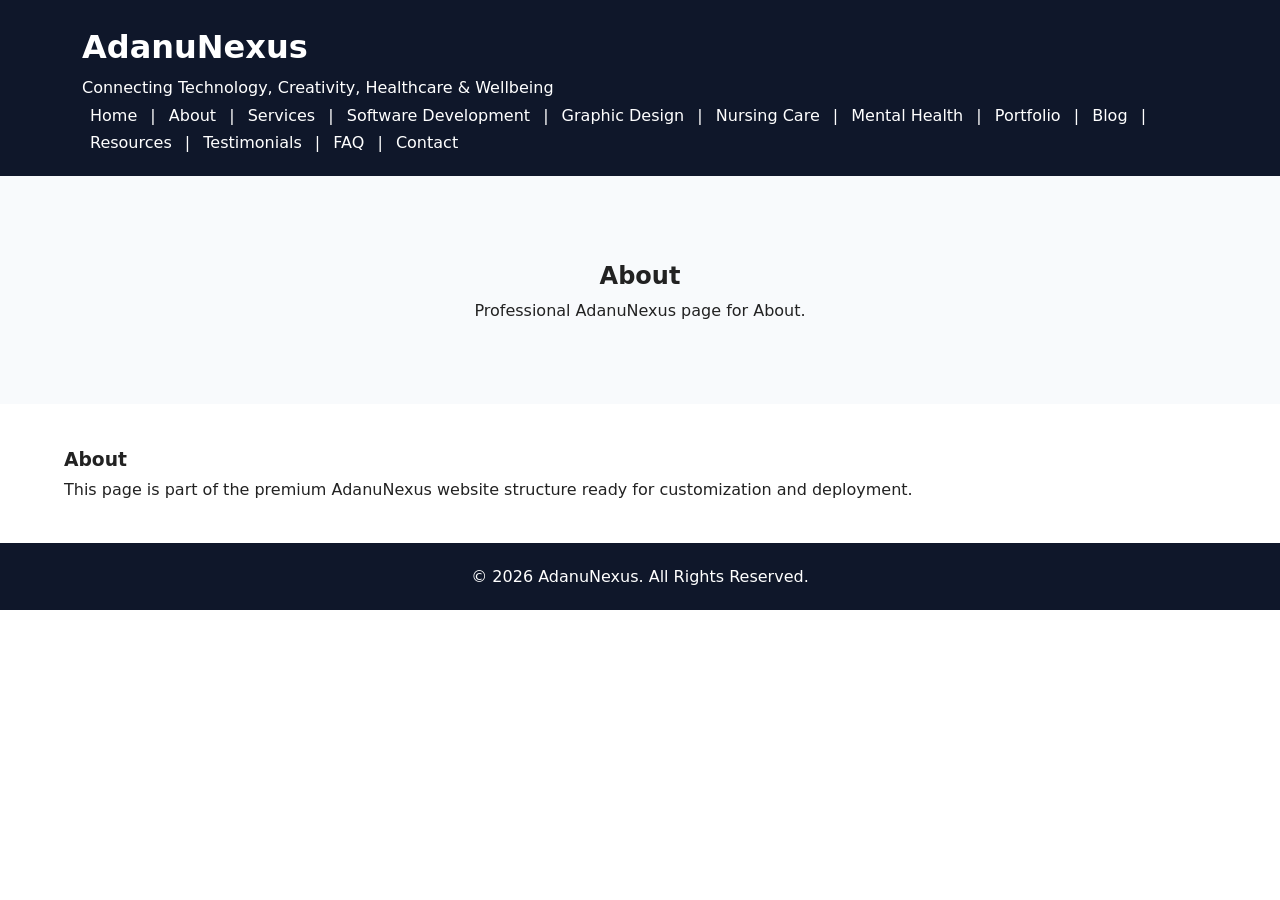
==== about.html @ abaf26be "my page" ====
<!DOCTYPE html>
<html lang="en">
<head>
<meta charset="UTF-8">
<meta name="viewport" content="width=device-width, initial-scale=1.0">
<meta name="description" content="AdanuNexus - Technology, Design, Healthcare and Mental Wellness">
<title>About | AdanuNexus</title>
<link rel="stylesheet" href="css/style.css">
</head>
<body>
<header>
<div class="container">
<h1>AdanuNexus</h1>
<p>Connecting Technology, Creativity, Healthcare & Wellbeing</p>
<nav><a href="index.html">Home</a> | <a href="about.html">About</a> | <a href="services.html">Services</a> | <a href="software-development.html">Software Development</a> | <a href="graphic-design.html">Graphic Design</a> | <a href="nursing-care.html">Nursing Care</a> | <a href="mental-health.html">Mental Health</a> | <a href="portfolio.html">Portfolio</a> | <a href="blog.html">Blog</a> | <a href="resources.html">Resources</a> | <a href="testimonials.html">Testimonials</a> | <a href="faq.html">FAQ</a> | <a href="contact.html">Contact</a></nav>
</div>
</header>
<section class="hero">
<h2>About</h2>
<p>Professional AdanuNexus page for About.</p>
</section>
<main class="container">
<h3>About</h3>
<p>This page is part of the premium AdanuNexus website structure ready for customization and deployment.</p>
</main>
<footer>
<p>© 2026 AdanuNexus. All Rights Reserved.</p>
</footer>
<script src="js/script.js"></script>
</body>
</html>
---- css/style.css ----
*{margin:0;padding:0;box-sizing:border-box}
body{font-family:system-ui,sans-serif;line-height:1.7;color:#222}
.container{width:90%;max-width:1200px;margin:auto}
header{background:#0f172a;color:#fff;padding:20px}
nav a{color:#fff;text-decoration:none;margin:0 8px}
.hero{padding:80px 20px;text-align:center;background:#f8fafc}
main{padding:40px 0}
footer{background:#0f172a;color:#fff;text-align:center;padding:20px}
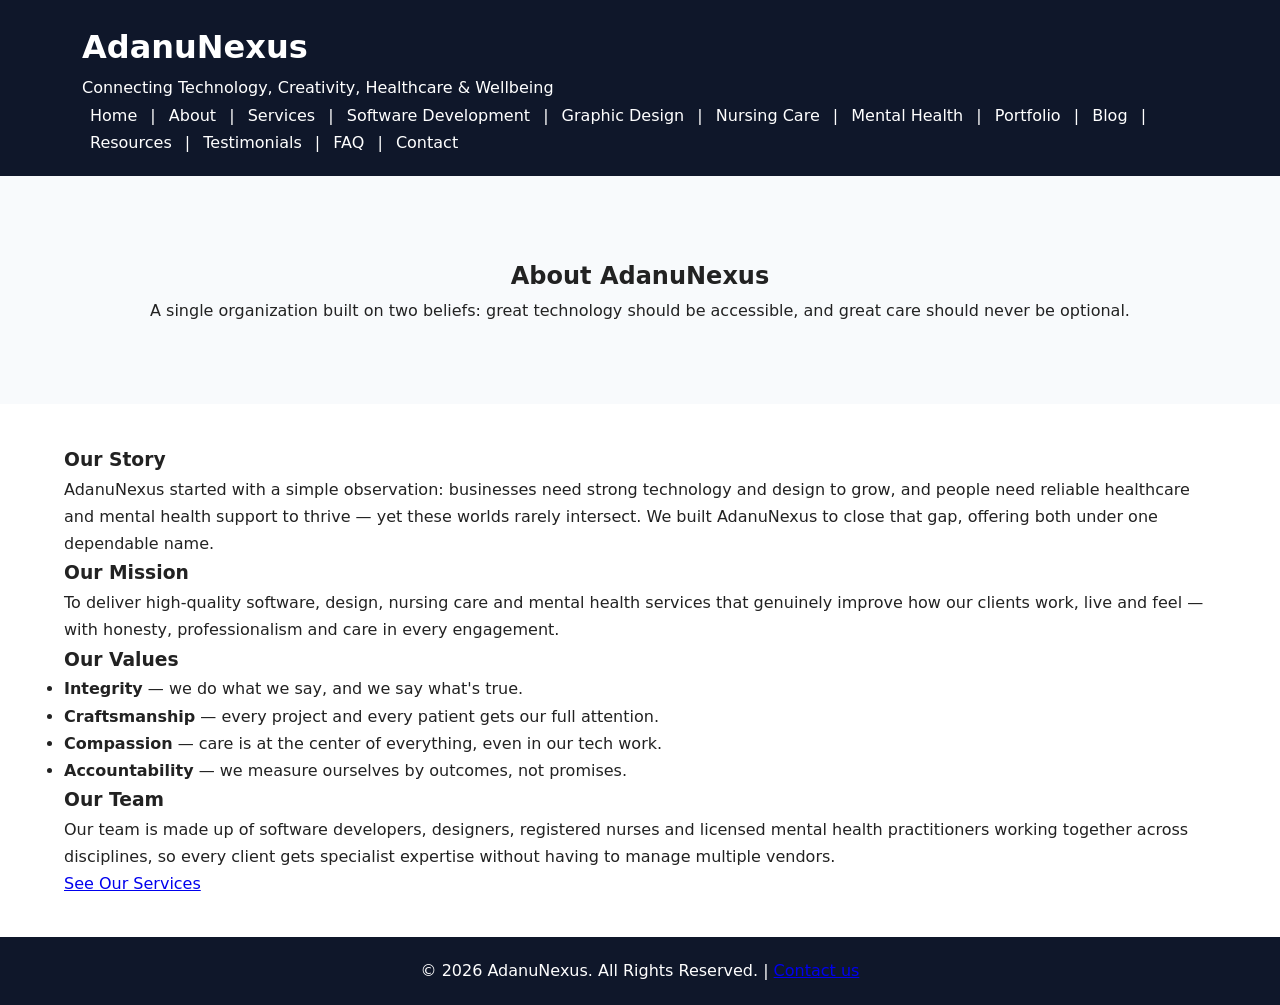
==== commit 10155de9: "nexuswebpages" ====
--- a/about.html
+++ b/about.html
@@ -3,7 +3,7 @@
 <head>
 <meta charset="UTF-8">
 <meta name="viewport" content="width=device-width, initial-scale=1.0">
-<meta name="description" content="AdanuNexus - Technology, Design, Healthcare and Mental Wellness">
+<meta name="description" content="Learn about AdanuNexus, our mission, and the team behind our technology and care services.">
 <title>About | AdanuNexus</title>
 <link rel="stylesheet" href="css/style.css">
 </head>
@@ -11,21 +11,38 @@
 <header>
 <div class="container">
 <h1>AdanuNexus</h1>
-<p>Connecting Technology, Creativity, Healthcare & Wellbeing</p>
+<p>Connecting Technology, Creativity, Healthcare &amp; Wellbeing</p>
 <nav><a href="index.html">Home</a> | <a href="about.html">About</a> | <a href="services.html">Services</a> | <a href="software-development.html">Software Development</a> | <a href="graphic-design.html">Graphic Design</a> | <a href="nursing-care.html">Nursing Care</a> | <a href="mental-health.html">Mental Health</a> | <a href="portfolio.html">Portfolio</a> | <a href="blog.html">Blog</a> | <a href="resources.html">Resources</a> | <a href="testimonials.html">Testimonials</a> | <a href="faq.html">FAQ</a> | <a href="contact.html">Contact</a></nav>
 </div>
 </header>
 <section class="hero">
-<h2>About</h2>
-<p>Professional AdanuNexus page for About.</p>
+<h2>About AdanuNexus</h2>
+<p>A single organization built on two beliefs: great technology should be accessible, and great care should never be optional.</p>
 </section>
 <main class="container">
-<h3>About</h3>
-<p>This page is part of the premium AdanuNexus website structure ready for customization and deployment.</p>
+
+<h3>Our Story</h3>
+<p>AdanuNexus started with a simple observation: businesses need strong technology and design to grow, and people need reliable healthcare and mental health support to thrive — yet these worlds rarely intersect. We built AdanuNexus to close that gap, offering both under one dependable name.</p>
+
+<h3>Our Mission</h3>
+<p>To deliver high-quality software, design, nursing care and mental health services that genuinely improve how our clients work, live and feel — with honesty, professionalism and care in every engagement.</p>
+
+<h3>Our Values</h3>
+<ul>
+<li><strong>Integrity</strong> — we do what we say, and we say what's true.</li>
+<li><strong>Craftsmanship</strong> — every project and every patient gets our full attention.</li>
+<li><strong>Compassion</strong> — care is at the center of everything, even in our tech work.</li>
+<li><strong>Accountability</strong> — we measure ourselves by outcomes, not promises.</li>
+</ul>
+
+<h3>Our Team</h3>
+<p>Our team is made up of software developers, designers, registered nurses and licensed mental health practitioners working together across disciplines, so every client gets specialist expertise without having to manage multiple vendors.</p>
+<a class="btn" href="services.html">See Our Services</a>
+
 </main>
 <footer>
-<p>© 2026 AdanuNexus. All Rights Reserved.</p>
+<p>&copy; 2026 AdanuNexus. All Rights Reserved. | <a href="contact.html">Contact us</a></p>
 </footer>
 <script src="js/script.js"></script>
 </body>
-</html>+</html>
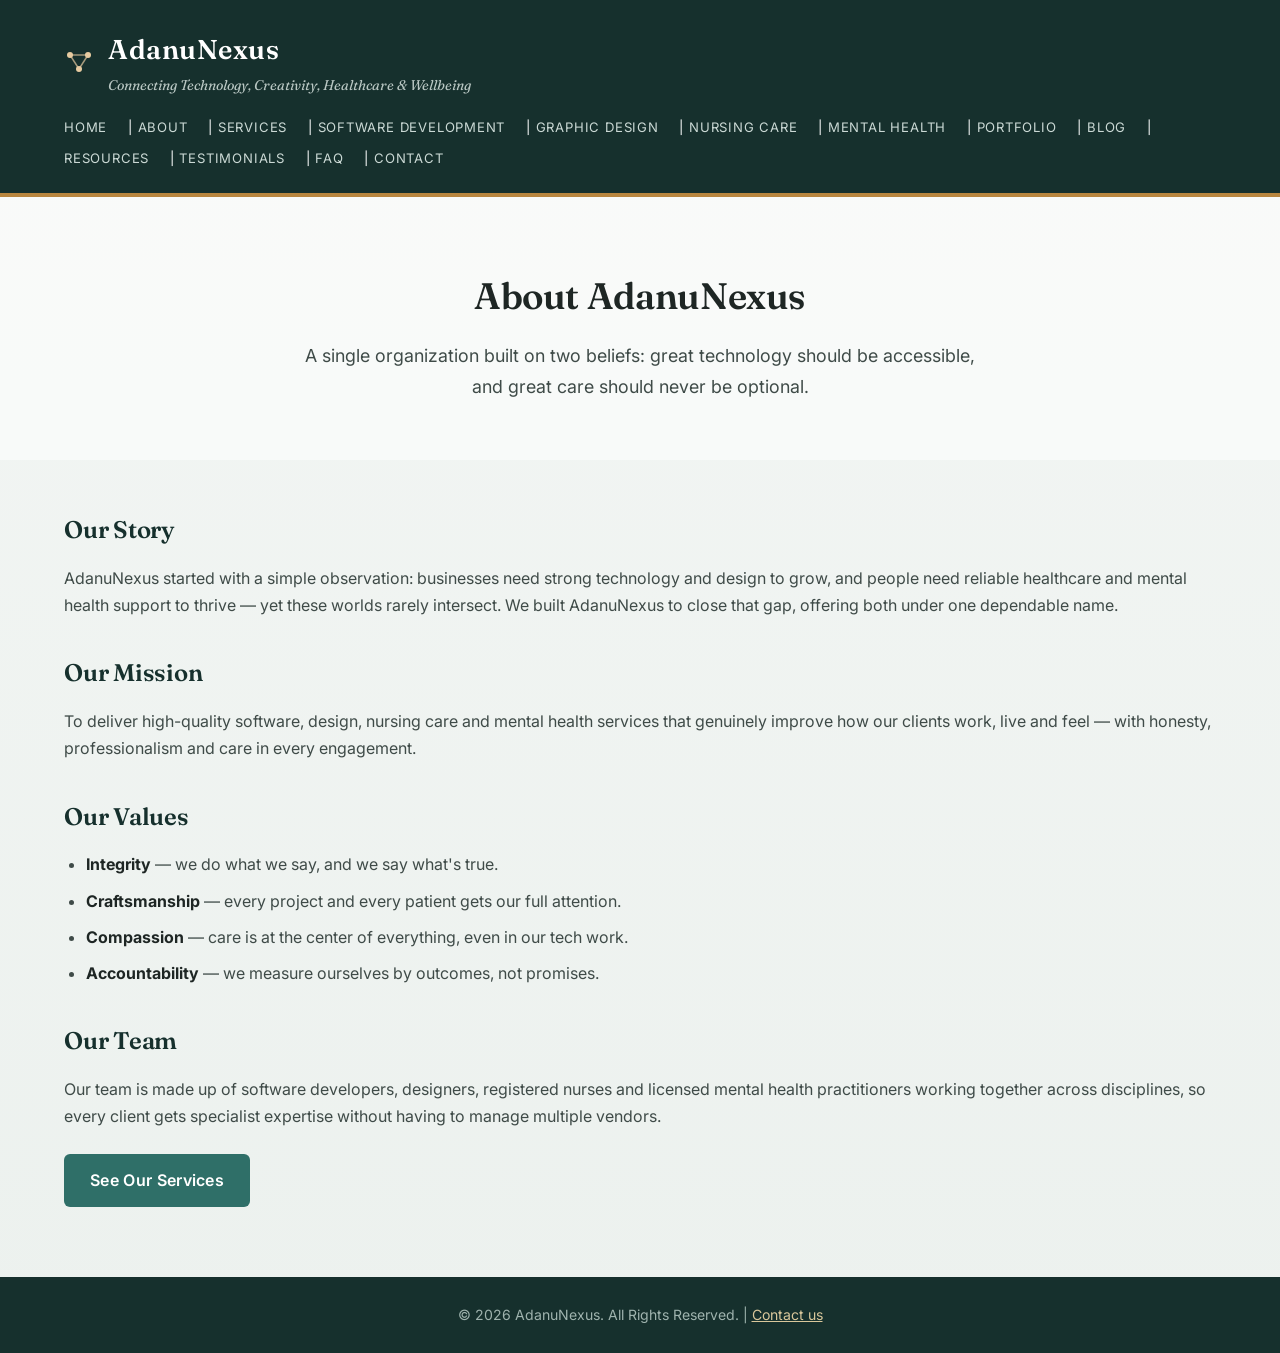
==== commit 82a33117: "nexuswebpages" ====
--- a/about.html
+++ b/about.html
@@ -5,13 +5,28 @@
 <meta name="viewport" content="width=device-width, initial-scale=1.0">
 <meta name="description" content="Learn about AdanuNexus, our mission, and the team behind our technology and care services.">
 <title>About | AdanuNexus</title>
+<link rel="preconnect" href="https://fonts.googleapis.com">
+<link rel="preconnect" href="https://fonts.gstatic.com" crossorigin>
+<link href="https://fonts.googleapis.com/css2?family=Fraunces:ital,opsz,wght@0,9..144,400;0,9..144,600;1,9..144,500&family=Inter:wght@400;500;600&display=swap" rel="stylesheet">
 <link rel="stylesheet" href="css/style.css">
 </head>
-<body>
+<body class="page-about">
 <header>
-<div class="container">
+<div class="container header-inner">
+<svg class="nexus-mark" width="30" height="30" viewBox="0 0 30 30" xmlns="http://www.w3.org/2000/svg" aria-hidden="true">
+<line x1="6" y1="8" x2="15" y2="22" stroke="currentColor" stroke-width="1.4" opacity=".7"/>
+<line x1="24" y1="8" x2="15" y2="22" stroke="currentColor" stroke-width="1.4" opacity=".7"/>
+<line x1="6" y1="8" x2="24" y2="8" stroke="currentColor" stroke-width="1.4" opacity=".7"/>
+<circle cx="6" cy="8" r="3" fill="currentColor"/>
+<circle cx="24" cy="8" r="3" fill="currentColor"/>
+<circle cx="15" cy="22" r="3" fill="currentColor"/>
+</svg>
+<div>
 <h1>AdanuNexus</h1>
 <p>Connecting Technology, Creativity, Healthcare &amp; Wellbeing</p>
+</div>
+</div>
+<div class="container">
 <nav><a href="index.html">Home</a> | <a href="about.html">About</a> | <a href="services.html">Services</a> | <a href="software-development.html">Software Development</a> | <a href="graphic-design.html">Graphic Design</a> | <a href="nursing-care.html">Nursing Care</a> | <a href="mental-health.html">Mental Health</a> | <a href="portfolio.html">Portfolio</a> | <a href="blog.html">Blog</a> | <a href="resources.html">Resources</a> | <a href="testimonials.html">Testimonials</a> | <a href="faq.html">FAQ</a> | <a href="contact.html">Contact</a></nav>
 </div>
 </header>
--- a/css/style.css
+++ b/css/style.css
@@ -1,9 +1,173 @@
+/* ===== Design tokens ===== */
+:root{
+  --ink:#1E2624;
+  --ink-soft:#3F4B48;
+  --teal:#2F6F68;
+  --teal-deep:#16302D;
+  --gold:#B9863F;
+  --gold-soft:#E7CBA1;
+  --paper:#FFFFFF;
+  --line:#DEDCD3;
+  --radius:10px;
+}
 
 *{margin:0;padding:0;box-sizing:border-box}
-body{font-family:system-ui,sans-serif;line-height:1.7;color:#222}
-.container{width:90%;max-width:1200px;margin:auto}
-header{background:#0f172a;color:#fff;padding:20px}
-nav a{color:#fff;text-decoration:none;margin:0 8px}
-.hero{padding:80px 20px;text-align:center;background:#f8fafc}
-main{padding:40px 0}
-footer{background:#0f172a;color:#fff;text-align:center;padding:20px}
+
+html{scroll-behavior:smooth}
+
+body{
+  font-family:'Inter',system-ui,-apple-system,Segoe UI,Roboto,sans-serif;
+  line-height:1.7;
+  color:var(--ink);
+  background:#F7F5EF; /* fallback */
+  transition:background .2s ease;
+}
+
+.container{width:90%;max-width:1180px;margin:auto}
+
+a{color:var(--teal)}
+
+h1,h2,h3,h4{
+  font-family:'Fraunces',Georgia,serif;
+  font-weight:600;
+  color:var(--ink);
+  letter-spacing:-.01em;
+}
+
+/* ===== Header ===== */
+header{
+  background:var(--teal-deep);
+  color:#fff;
+  padding:26px 0 18px;
+  border-bottom:4px solid var(--gold);
+}
+.header-inner{display:flex;align-items:center;gap:14px;margin-bottom:14px}
+.nexus-mark{color:var(--gold-soft);flex-shrink:0}
+header h1{
+  font-size:1.7rem;
+  color:#fff;
+  letter-spacing:.02em;
+}
+header p{
+  color:#B9C7C3;
+  font-size:.88rem;
+  margin-top:2px;
+  font-style:italic;
+  font-family:'Fraunces',Georgia,serif;
+}
+nav{font-size:.82rem;text-transform:uppercase;letter-spacing:.06em}
+nav a{
+  color:#CBD9D5;
+  text-decoration:none;
+  margin-right:16px;
+  display:inline-block;
+  padding:4px 0;
+  border-bottom:1px solid transparent;
+}
+nav a:hover{color:#fff;border-bottom-color:var(--gold)}
+
+/* ===== Hero ===== */
+.hero{
+  padding:68px 20px 58px;
+  text-align:center;
+  background:rgba(255,255,255,.55);
+}
+.hero h2{
+  font-size:2.3rem;
+  margin-bottom:14px;
+}
+.hero p{
+  font-size:1.12rem;
+  color:var(--ink-soft);
+  max-width:680px;
+  margin:0 auto;
+}
+
+/* ===== Main content ===== */
+main{padding:50px 0 70px}
+main h3{
+  font-size:1.5rem;
+  margin:34px 0 14px;
+  color:var(--teal-deep);
+}
+main h3:first-child{margin-top:0}
+main p{margin-bottom:16px;color:var(--ink-soft)}
+main ul{margin:0 0 20px 22px}
+main ul li{margin-bottom:9px;color:var(--ink-soft)}
+main ul li strong{color:var(--ink)}
+
+/* ===== Cards / grid ===== */
+.grid{display:grid;grid-template-columns:repeat(auto-fit,minmax(240px,1fr));gap:20px;margin:24px 0}
+.card{
+  border:1px solid var(--line);
+  border-radius:var(--radius);
+  padding:24px;
+  background:var(--paper);
+  border-top:3px solid var(--gold);
+}
+.card h4{color:var(--teal-deep);margin-bottom:8px;font-size:1.08rem}
+.card p{margin-bottom:12px;font-size:.95rem;color:var(--ink-soft)}
+.card a.btn-link{font-size:.9rem;font-weight:600;text-decoration:none;color:var(--teal)}
+
+/* ===== Buttons ===== */
+.btn{
+  display:inline-block;
+  background:var(--teal);
+  color:#fff;
+  padding:13px 26px;
+  border-radius:6px;
+  text-decoration:none;
+  font-weight:600;
+  margin-top:8px;
+  letter-spacing:.02em;
+}
+.btn:hover{background:var(--teal-deep)}
+
+/* ===== Quotes / FAQ / contact ===== */
+.quote{
+  border-left:3px solid var(--gold);
+  padding:18px 22px;
+  margin-bottom:20px;
+  background:var(--paper);
+  border-radius:0 8px 8px 0;
+}
+.quote p{font-style:italic;margin-bottom:8px;font-family:'Fraunces',Georgia,serif;font-size:1.05rem;color:var(--ink)}
+.quote span{font-weight:600;color:var(--teal-deep);font-style:normal;font-family:'Inter',sans-serif;font-size:.88rem}
+
+.faq-item{margin-bottom:24px}
+.faq-item h4{color:var(--teal-deep);margin-bottom:6px;font-size:1.08rem}
+
+.contact-details{margin-top:20px;background:var(--paper);border:1px solid var(--line);border-radius:var(--radius);padding:20px 24px}
+.contact-details p{margin-bottom:10px}
+
+/* ===== Footer ===== */
+footer{
+  background:var(--teal-deep);
+  color:#9FB3AE;
+  text-align:center;
+  padding:26px 20px;
+  font-size:.88rem;
+}
+footer a{color:#D9C79B}
+
+/* ===== Per-page background washes ===== */
+body.page-home{background:linear-gradient(180deg,#FBF8F1,#F4F0E6)}
+body.page-about{background:linear-gradient(180deg,#F3F6F4,#ECF1EE)}
+body.page-services{background:linear-gradient(180deg,#F8F4EA,#F1EBDC)}
+body.page-software{background:linear-gradient(180deg,#EEF4F3,#E4EFEE)}
+body.page-design{background:linear-gradient(180deg,#FAF1E6,#F3E4D0)}
+body.page-nursing{background:linear-gradient(180deg,#EFF6F1,#E5F0E8)}
+body.page-mental{background:linear-gradient(180deg,#F1F0F6,#E8E6F0)}
+body.page-portfolio{background:linear-gradient(180deg,#F6F3EB,#EFEADD)}
+body.page-blog{background:linear-gradient(180deg,#F4F3ED,#ECEAE0)}
+body.page-resources{background:linear-gradient(180deg,#F1F5EE,#E8EFE3)}
+body.page-testimonials{background:linear-gradient(180deg,#F8F3E7,#F1E8D4)}
+body.page-faq{background:linear-gradient(180deg,#F1F3EE,#E9ECE4)}
+body.page-contact{background:linear-gradient(180deg,#EFF3F2,#E6EDEB)}
+
+/* ===== Responsive ===== */
+@media (max-width:640px){
+  .header-inner{flex-direction:column;align-items:flex-start;gap:8px}
+  .hero h2{font-size:1.8rem}
+  nav a{margin-right:10px}
+}
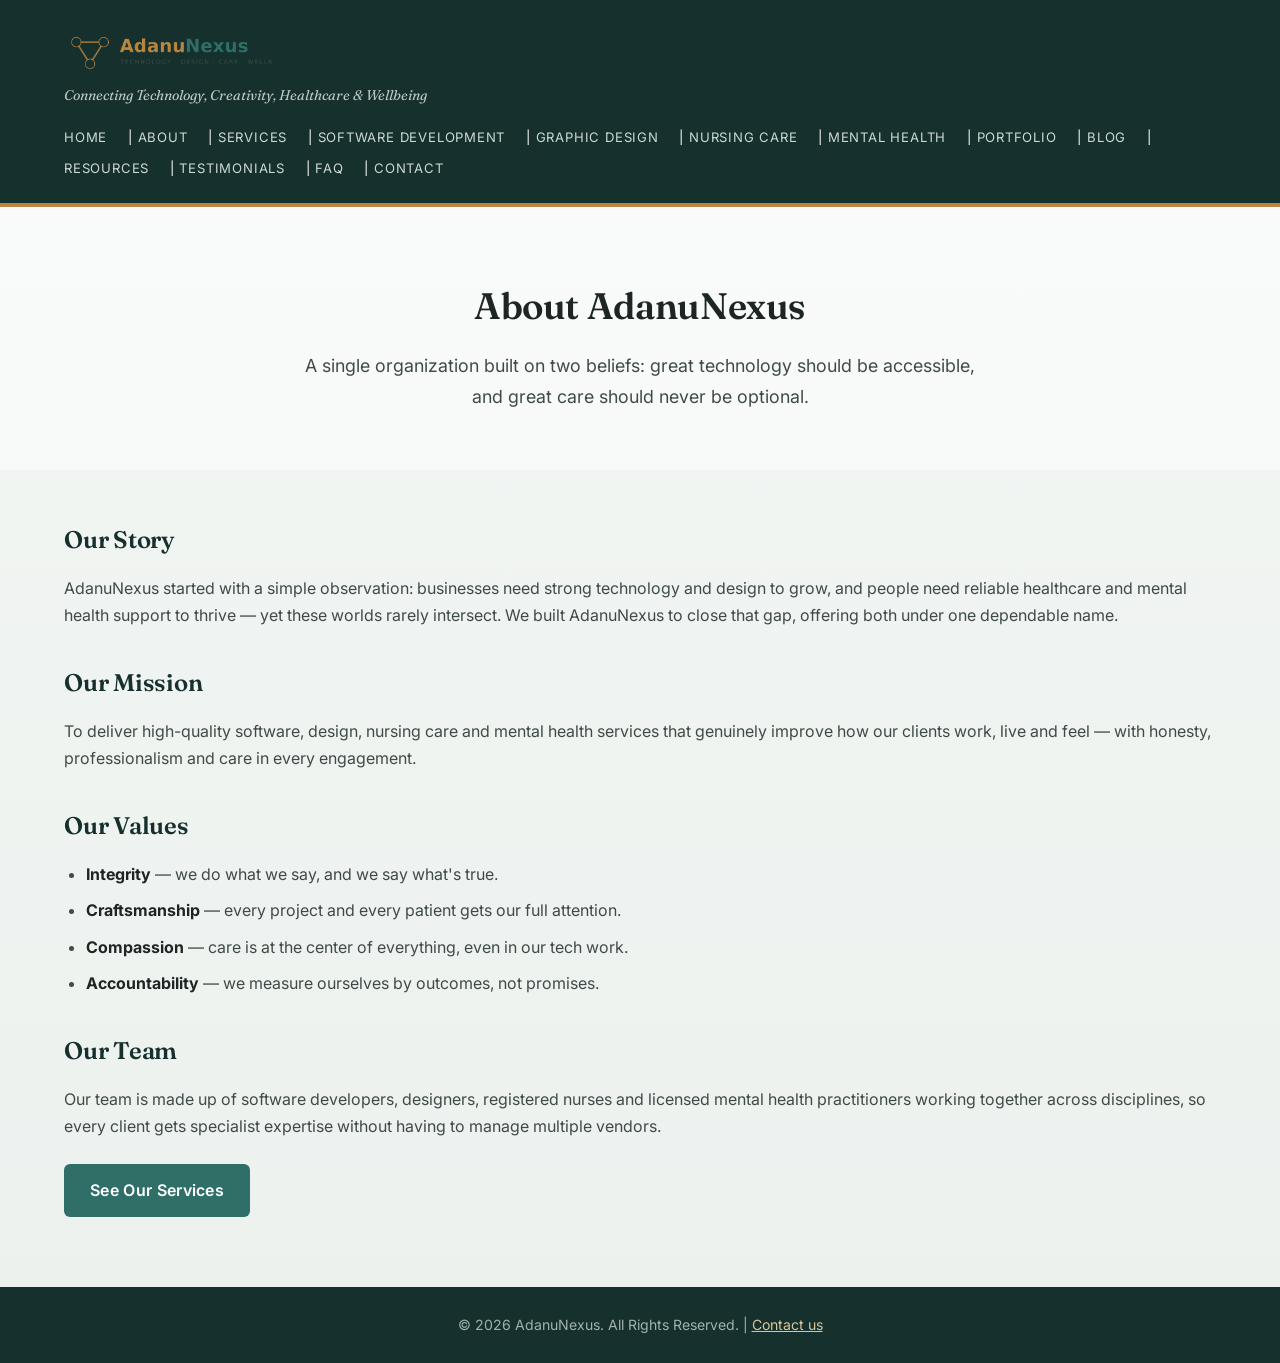
==== commit 7928b7f1: "nexuswebpages" ====
--- a/about.html
+++ b/about.html
@@ -9,22 +9,12 @@
 <link rel="preconnect" href="https://fonts.gstatic.com" crossorigin>
 <link href="https://fonts.googleapis.com/css2?family=Fraunces:ital,opsz,wght@0,9..144,400;0,9..144,600;1,9..144,500&family=Inter:wght@400;500;600&display=swap" rel="stylesheet">
 <link rel="stylesheet" href="css/style.css">
+<link rel="icon" type="image/png" href="assets/adanunexus-icon.png">
 </head>
-<body class="page-about">
-<header>
+<body class="page-about"><header>
 <div class="container header-inner">
-<svg class="nexus-mark" width="30" height="30" viewBox="0 0 30 30" xmlns="http://www.w3.org/2000/svg" aria-hidden="true">
-<line x1="6" y1="8" x2="15" y2="22" stroke="currentColor" stroke-width="1.4" opacity=".7"/>
-<line x1="24" y1="8" x2="15" y2="22" stroke="currentColor" stroke-width="1.4" opacity=".7"/>
-<line x1="6" y1="8" x2="24" y2="8" stroke="currentColor" stroke-width="1.4" opacity=".7"/>
-<circle cx="6" cy="8" r="3" fill="currentColor"/>
-<circle cx="24" cy="8" r="3" fill="currentColor"/>
-<circle cx="15" cy="22" r="3" fill="currentColor"/>
-</svg>
-<div>
-<h1>AdanuNexus</h1>
-<p>Connecting Technology, Creativity, Healthcare &amp; Wellbeing</p>
-</div>
+<img src="assets/adanunexus-logo.png" alt="AdanuNexus logo" class="header-logo">
+<p class="header-tagline">Connecting Technology, Creativity, Healthcare &amp; Wellbeing</p>
 </div>
 <div class="container">
 <nav><a href="index.html">Home</a> | <a href="about.html">About</a> | <a href="services.html">Services</a> | <a href="software-development.html">Software Development</a> | <a href="graphic-design.html">Graphic Design</a> | <a href="nursing-care.html">Nursing Care</a> | <a href="mental-health.html">Mental Health</a> | <a href="portfolio.html">Portfolio</a> | <a href="blog.html">Blog</a> | <a href="resources.html">Resources</a> | <a href="testimonials.html">Testimonials</a> | <a href="faq.html">FAQ</a> | <a href="contact.html">Contact</a></nav>
--- a/css/style.css
+++ b/css/style.css
@@ -41,19 +41,14 @@
   padding:26px 0 18px;
   border-bottom:4px solid var(--gold);
 }
-.header-inner{display:flex;align-items:center;gap:14px;margin-bottom:14px}
-.nexus-mark{color:var(--gold-soft);flex-shrink:0}
-header h1{
-  font-size:1.7rem;
-  color:#fff;
-  letter-spacing:.02em;
-}
-header p{
+.header-inner{display:flex;flex-direction:column;align-items:flex-start;gap:6px;margin-bottom:14px}
+.header-logo{height:52px;width:auto;display:block}
+.header-tagline{
   color:#B9C7C3;
   font-size:.88rem;
-  margin-top:2px;
   font-style:italic;
   font-family:'Fraunces',Georgia,serif;
+  margin:0;
 }
 nav{font-size:.82rem;text-transform:uppercase;letter-spacing:.06em}
 nav a{
@@ -167,7 +162,7 @@
 
 /* ===== Responsive ===== */
 @media (max-width:640px){
-  .header-inner{flex-direction:column;align-items:flex-start;gap:8px}
+  .header-logo{height:40px}
   .hero h2{font-size:1.8rem}
   nav a{margin-right:10px}
 }
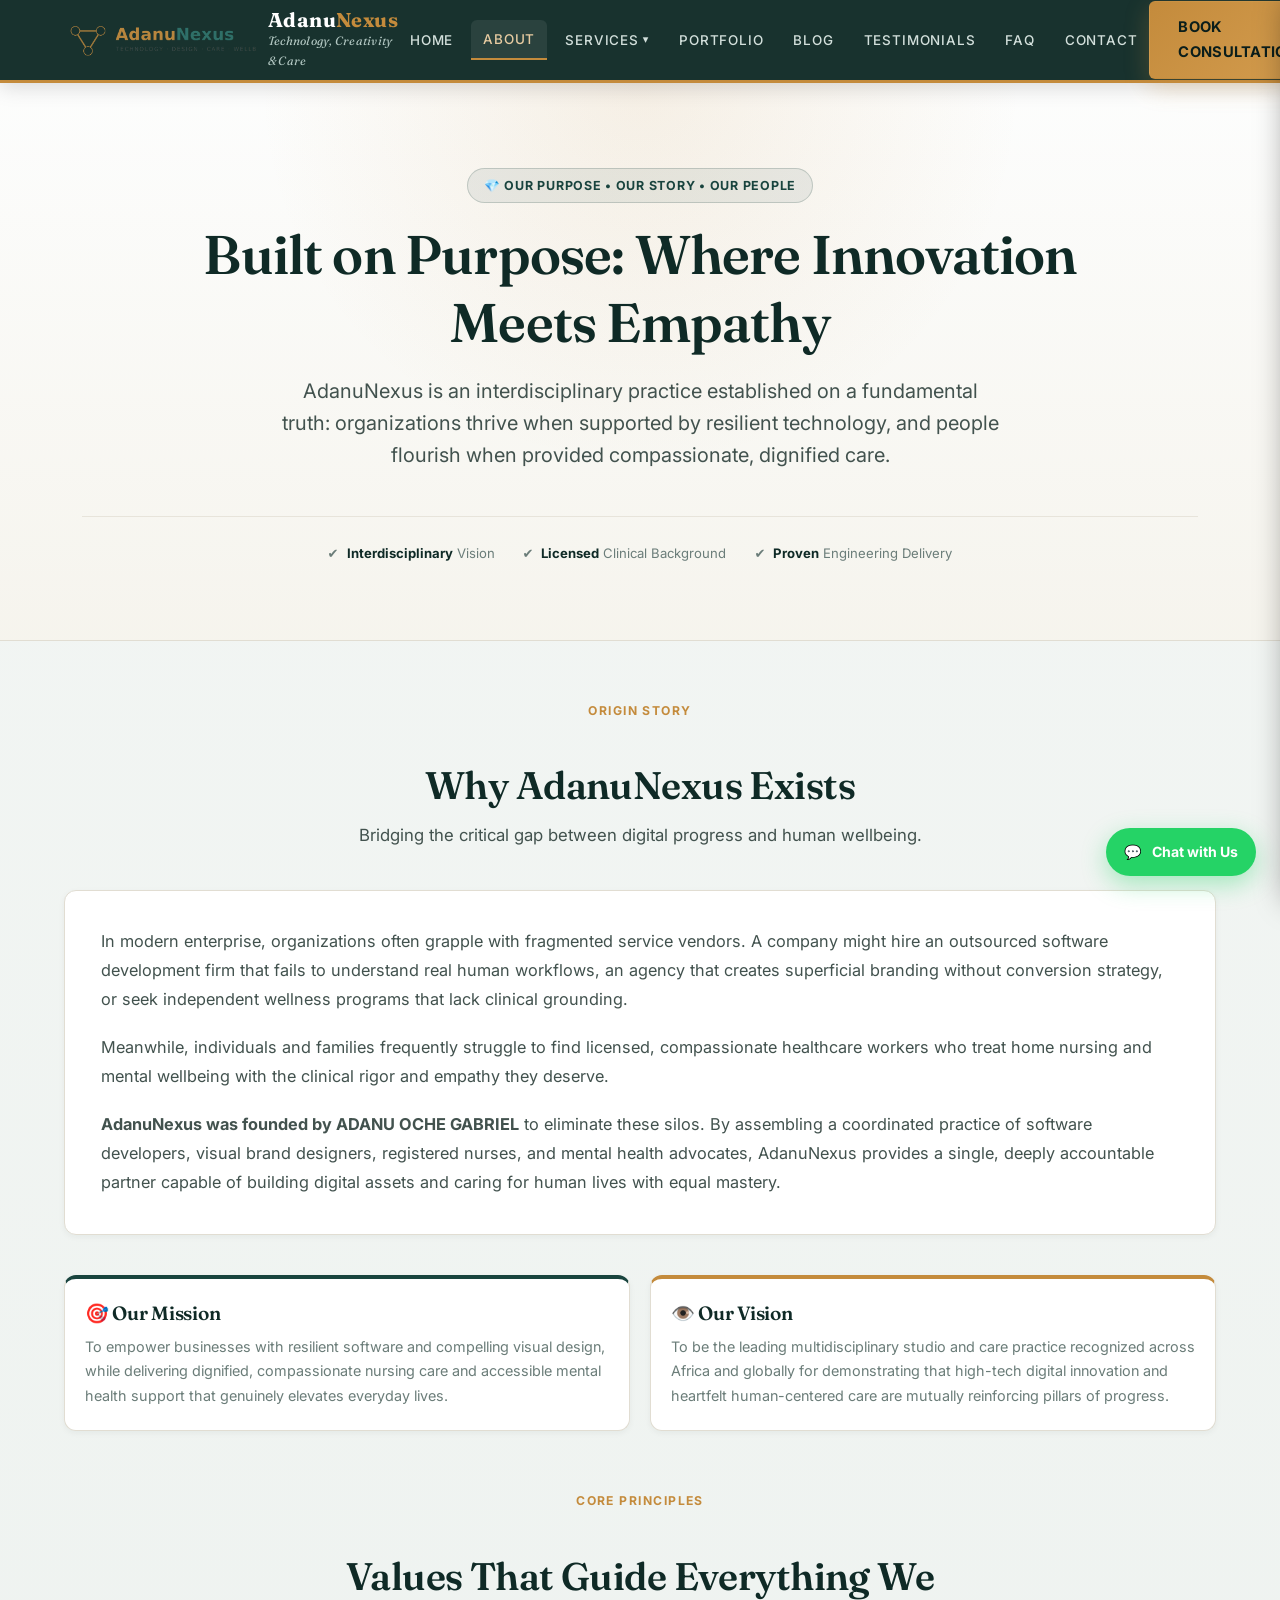
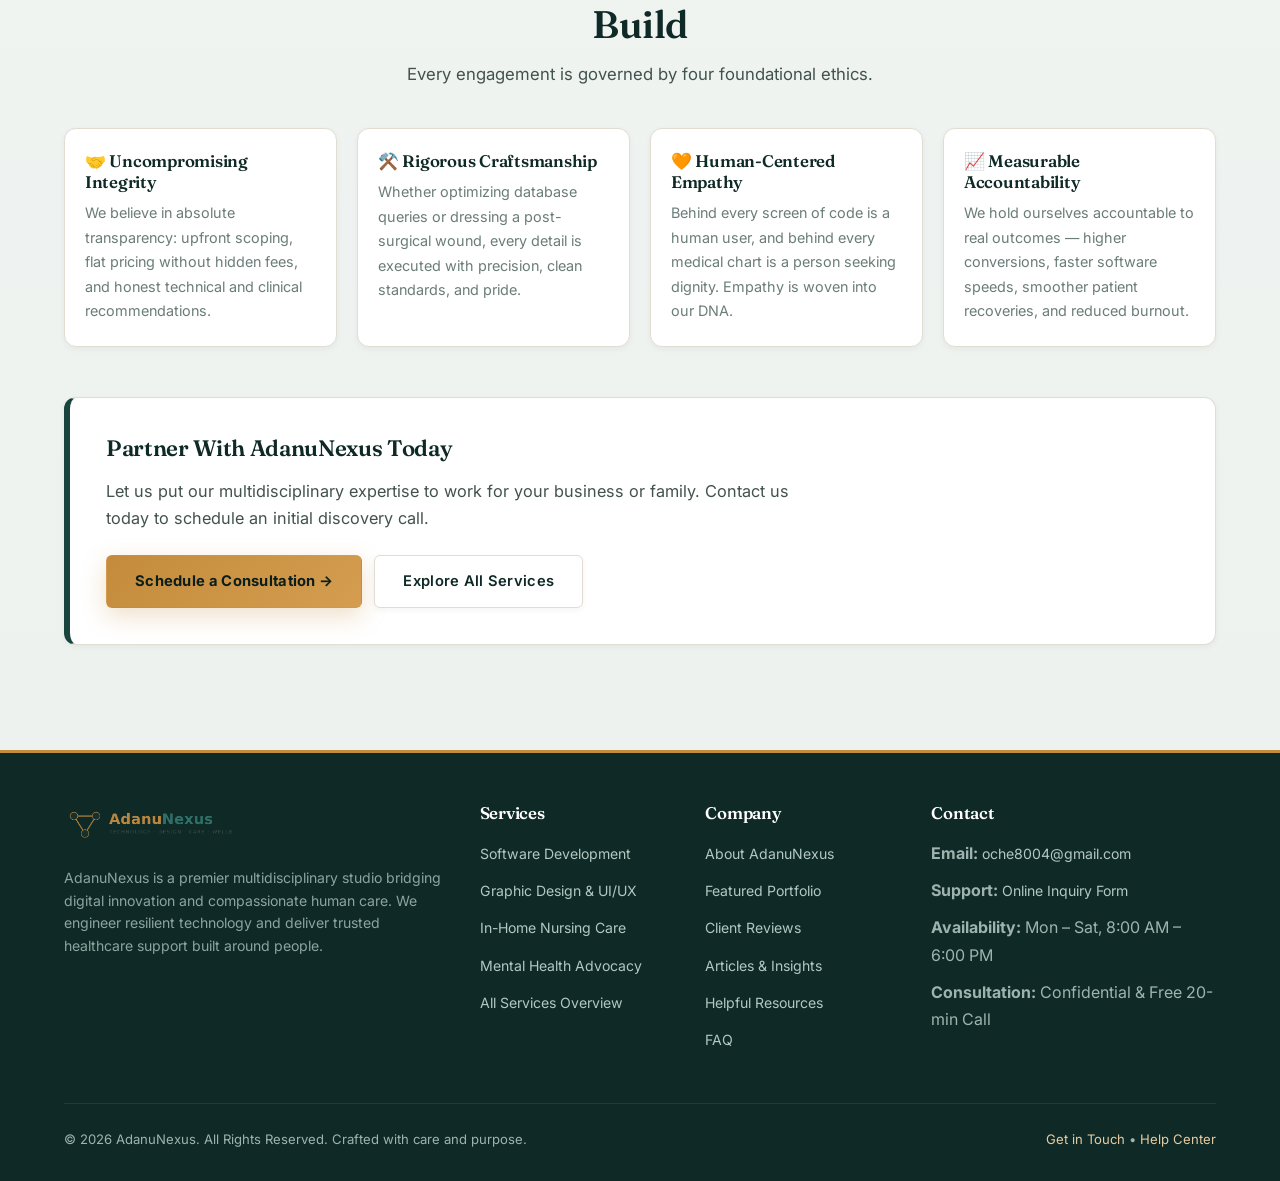
==== commit 6193a872: "feat: upgrade about narrative, categorized FAQ accordion, blog, resources, and complete project docu" ====
--- a/about.html
+++ b/about.html
@@ -1,53 +1,291 @@
 <!DOCTYPE html>
 <html lang="en">
 <head>
-<meta charset="UTF-8">
-<meta name="viewport" content="width=device-width, initial-scale=1.0">
-<meta name="description" content="Learn about AdanuNexus, our mission, and the team behind our technology and care services.">
-<title>About | AdanuNexus</title>
-<link rel="preconnect" href="https://fonts.googleapis.com">
-<link rel="preconnect" href="https://fonts.gstatic.com" crossorigin>
-<link href="https://fonts.googleapis.com/css2?family=Fraunces:ital,opsz,wght@0,9..144,400;0,9..144,600;1,9..144,500&family=Inter:wght@400;500;600&display=swap" rel="stylesheet">
-<link rel="stylesheet" href="css/style.css">
-<link rel="icon" type="image/png" href="assets/adanunexus-icon.png">
+  <meta charset="UTF-8">
+  <meta name="viewport" content="width=device-width, initial-scale=1.0">
+  <meta name="description" content="About AdanuNexus — our mission, vision, and multidisciplinary practice combining software development, design, nursing care, and mental health advocacy.">
+  <meta name="keywords" content="About AdanuNexus, Multidisciplinary Studio, Healthcare and Tech, Gabriel Oche Adanu">
+  <meta property="og:title" content="About Us | AdanuNexus">
+  <meta property="og:description" content="Connecting digital engineering and compassionate human care under one roof. Learn about our story, values, and leadership.">
+  <meta property="og:type" content="website">
+  <meta property="og:image" content="assets/adanunexus-logo.png">
+  <title>About Us | AdanuNexus</title>
+  <link rel="preconnect" href="https://fonts.googleapis.com">
+  <link rel="preconnect" href="https://fonts.gstatic.com" crossorigin>
+  <link href="https://fonts.googleapis.com/css2?family=Fraunces:ital,opsz,wght@0,9..144,400;0,9..144,600;1,9..144,500&family=Inter:wght@400;500;600;700&display=swap" rel="stylesheet">
+  <link rel="stylesheet" href="css/style.css">
+  <link rel="icon" type="image/png" href="assets/adanunexus-icon.png">
 </head>
-<body class="page-about"><header>
-<div class="container header-inner">
-<img src="assets/adanunexus-logo.png" alt="AdanuNexus logo" class="header-logo">
-<p class="header-tagline">Connecting Technology, Creativity, Healthcare &amp; Wellbeing</p>
-</div>
-<div class="container">
-<nav><a href="index.html">Home</a> | <a href="about.html">About</a> | <a href="services.html">Services</a> | <a href="software-development.html">Software Development</a> | <a href="graphic-design.html">Graphic Design</a> | <a href="nursing-care.html">Nursing Care</a> | <a href="mental-health.html">Mental Health</a> | <a href="portfolio.html">Portfolio</a> | <a href="blog.html">Blog</a> | <a href="resources.html">Resources</a> | <a href="testimonials.html">Testimonials</a> | <a href="faq.html">FAQ</a> | <a href="contact.html">Contact</a></nav>
-</div>
-</header>
-<section class="hero">
-<h2>About AdanuNexus</h2>
-<p>A single organization built on two beliefs: great technology should be accessible, and great care should never be optional.</p>
-</section>
-<main class="container">
-
-<h3>Our Story</h3>
-<p>AdanuNexus started with a simple observation: businesses need strong technology and design to grow, and people need reliable healthcare and mental health support to thrive — yet these worlds rarely intersect. We built AdanuNexus to close that gap, offering both under one dependable name.</p>
-
-<h3>Our Mission</h3>
-<p>To deliver high-quality software, design, nursing care and mental health services that genuinely improve how our clients work, live and feel — with honesty, professionalism and care in every engagement.</p>
-
-<h3>Our Values</h3>
-<ul>
-<li><strong>Integrity</strong> — we do what we say, and we say what's true.</li>
-<li><strong>Craftsmanship</strong> — every project and every patient gets our full attention.</li>
-<li><strong>Compassion</strong> — care is at the center of everything, even in our tech work.</li>
-<li><strong>Accountability</strong> — we measure ourselves by outcomes, not promises.</li>
-</ul>
-
-<h3>Our Team</h3>
-<p>Our team is made up of software developers, designers, registered nurses and licensed mental health practitioners working together across disciplines, so every client gets specialist expertise without having to manage multiple vendors.</p>
-<a class="btn" href="services.html">See Our Services</a>
-
-</main>
-<footer>
-<p>&copy; 2026 AdanuNexus. All Rights Reserved. | <a href="contact.html">Contact us</a></p>
-</footer>
-<script src="js/script.js"></script>
+<body class="page-about">
+
+  <!-- ===== Site Header ===== -->
+  <header class="site-header">
+    <div class="container header-container">
+      <a href="index.html" class="brand-link" aria-label="AdanuNexus Home">
+        <img src="assets/adanunexus-logo.png" alt="AdanuNexus Logo" class="header-logo">
+        <div class="brand-text">
+          <span class="brand-name">Adanu<span>Nexus</span></span>
+          <span class="header-tagline">Technology, Creativity &amp; Care</span>
+        </div>
+      </a>
+
+      <!-- Desktop Navigation -->
+      <nav class="desktop-nav" aria-label="Main Navigation">
+        <a href="index.html" class="nav-link">Home</a>
+        <a href="about.html" class="nav-link active">About</a>
+
+        <!-- Services Dropdown -->
+        <div class="nav-dropdown">
+          <a href="services.html" class="nav-link dropdown-toggle" aria-haspopup="true">
+            Services <span class="arrow">&#9662;</span>
+          </a>
+          <div class="dropdown-menu">
+            <a href="software-development.html" class="dropdown-item">
+              <span class="item-title">&#128187; Software Development</span>
+              <span class="item-desc">Web apps, custom software &amp; scalable digital platforms</span>
+            </a>
+            <a href="graphic-design.html" class="dropdown-item">
+              <span class="item-title">&#127912; Graphic Design</span>
+              <span class="item-desc">Brand identity, UI/UX &amp; marketing visual design</span>
+            </a>
+            <a href="nursing-care.html" class="dropdown-item">
+              <span class="item-title">&#129658; Nursing Care</span>
+              <span class="item-desc">Compassionate clinical &amp; in-home patient support</span>
+            </a>
+            <a href="mental-health.html" class="dropdown-item">
+              <span class="item-title">&#129504; Mental Health</span>
+              <span class="item-desc">Counseling, wellness coaching &amp; stigma-free advocacy</span>
+            </a>
+            <div class="dropdown-footer">
+              <a href="services.html">View All Services &rarr;</a>
+            </div>
+          </div>
+        </div>
+
+        <a href="portfolio.html" class="nav-link">Portfolio</a>
+        <a href="blog.html" class="nav-link">Blog</a>
+        <a href="testimonials.html" class="nav-link">Testimonials</a>
+        <a href="faq.html" class="nav-link">FAQ</a>
+        <a href="contact.html" class="nav-link">Contact</a>
+      </nav>
+
+      <!-- Header CTA & Mobile Hamburger -->
+      <div class="header-actions">
+        <a href="contact.html" class="btn btn-gold btn-header">Book Consultation</a>
+        <button class="mobile-toggle" id="mobileMenuBtn" aria-label="Toggle navigation menu" aria-expanded="false">
+          <span class="hamburger-bar"></span>
+          <span class="hamburger-bar"></span>
+          <span class="hamburger-bar"></span>
+        </button>
+      </div>
+    </div>
+  </header>
+
+  <!-- Mobile Drawer Backdrop -->
+  <div class="drawer-backdrop" id="drawerBackdrop"></div>
+
+  <!-- Mobile Navigation Drawer -->
+  <aside class="mobile-drawer" id="mobileDrawer" aria-hidden="true">
+    <div class="drawer-header">
+      <img src="assets/adanunexus-logo.png" alt="AdanuNexus Logo" class="drawer-logo">
+      <button class="drawer-close" id="drawerCloseBtn" aria-label="Close navigation">&times;</button>
+    </div>
+    <nav class="drawer-nav">
+      <a href="index.html" class="drawer-link">Home</a>
+      <a href="about.html" class="drawer-link active">About Us</a>
+
+      <div class="drawer-group">
+        <span class="drawer-group-title">Services</span>
+        <a href="software-development.html" class="drawer-link indent">&#128187; Software Development</a>
+        <a href="graphic-design.html" class="drawer-link indent">&#127912; Graphic Design</a>
+        <a href="nursing-care.html" class="drawer-link indent">&#129658; Nursing Care</a>
+        <a href="mental-health.html" class="drawer-link indent">&#129504; Mental Health</a>
+        <a href="services.html" class="drawer-link indent">View Overview &rarr;</a>
+      </div>
+
+      <a href="portfolio.html" class="drawer-link">Portfolio</a>
+      <a href="blog.html" class="drawer-link">Blog &amp; Insights</a>
+      <a href="resources.html" class="drawer-link">Resources</a>
+      <a href="testimonials.html" class="drawer-link">Testimonials</a>
+      <a href="faq.html" class="drawer-link">FAQ</a>
+      <a href="contact.html" class="drawer-link">Contact Us</a>
+    </nav>
+    <div class="drawer-footer">
+      <a href="contact.html" class="btn btn-gold btn-block">Get in Touch</a>
+    </div>
+  </aside>
+
+  <!-- ===== Hero Section ===== -->
+  <section class="hero">
+    <div class="container">
+      <div class="hero-pill">
+        <span>&#128142; Our Purpose &bull; Our Story &bull; Our People</span>
+      </div>
+      <h2>Built on Purpose: Where Innovation Meets Empathy</h2>
+      <p>
+        AdanuNexus is an interdisciplinary practice established on a fundamental truth: organizations thrive when
+        supported by resilient technology, and people flourish when provided compassionate, dignified care.
+      </p>
+      <div class="hero-trust-bar">
+        <div class="trust-item">
+          <span>&#10004;</span>
+          <span><strong>Interdisciplinary</strong> Vision</span>
+        </div>
+        <div class="trust-item">
+          <span>&#10004;</span>
+          <span><strong>Licensed</strong> Clinical Background</span>
+        </div>
+        <div class="trust-item">
+          <span>&#10004;</span>
+          <span><strong>Proven</strong> Engineering Delivery</span>
+        </div>
+      </div>
+    </div>
+  </section>
+
+  <!-- ===== Main Content Area ===== -->
+  <main class="container">
+
+    <!-- Section: Our Story & Founding Vision -->
+    <div class="section-head">
+      <span class="section-tag">Origin Story</span>
+      <h3 class="section-title">Why AdanuNexus Exists</h3>
+      <p class="section-sub">
+        Bridging the critical gap between digital progress and human wellbeing.
+      </p>
+    </div>
+
+    <div style="background: var(--paper); border: 1px solid var(--line); border-radius: var(--radius-md); padding: 36px; margin-bottom: 40px; box-shadow: var(--shadow-sm); line-height: 1.8;">
+      <p>
+        In modern enterprise, organizations often grapple with fragmented service vendors. A company might hire an outsourced software development firm that fails to understand real human workflows, an agency that creates superficial branding without conversion strategy, or seek independent wellness programs that lack clinical grounding.
+      </p>
+      <p>
+        Meanwhile, individuals and families frequently struggle to find licensed, compassionate healthcare workers who treat home nursing and mental wellbeing with the clinical rigor and empathy they deserve.
+      </p>
+      <p style="margin: 0;">
+        <strong>AdanuNexus was founded by ADANU OCHE GABRIEL</strong> to eliminate these silos. By assembling a coordinated practice of software developers, visual brand designers, registered nurses, and mental health advocates, AdanuNexus provides a single, deeply accountable partner capable of building digital assets and caring for human lives with equal mastery.
+      </p>
+    </div>
+
+    <!-- Mission & Vision -->
+    <div class="pillars-grid">
+      <div class="pillar-box" style="border-top: 4px solid var(--primary);">
+        <h5 style="font-size: 1.2rem; margin-bottom: 10px;">&#127919; Our Mission</h5>
+        <p>
+          To empower businesses with resilient software and compelling visual design, while delivering dignified, compassionate nursing care and accessible mental health support that genuinely elevates everyday lives.
+        </p>
+      </div>
+
+      <div class="pillar-box" style="border-top: 4px solid var(--accent);">
+        <h5 style="font-size: 1.2rem; margin-bottom: 10px;">&#128065;&#65039; Our Vision</h5>
+        <p>
+          To be the leading multidisciplinary studio and care practice recognized across Africa and globally for demonstrating that high-tech digital innovation and heartfelt human-centered care are mutually reinforcing pillars of progress.
+        </p>
+      </div>
+    </div>
+
+    <!-- Core Values -->
+    <div class="section-head" style="margin-top: 60px;">
+      <span class="section-tag">Core Principles</span>
+      <h3 class="section-title">Values That Guide Everything We Build</h3>
+      <p class="section-sub">Every engagement is governed by four foundational ethics.</p>
+    </div>
+
+    <div class="pillars-grid">
+      <div class="pillar-box">
+        <h5>&#129309; Uncompromising Integrity</h5>
+        <p>We believe in absolute transparency: upfront scoping, flat pricing without hidden fees, and honest technical and clinical recommendations.</p>
+      </div>
+
+      <div class="pillar-box">
+        <h5>&#9874;&#65039; Rigorous Craftsmanship</h5>
+        <p>Whether optimizing database queries or dressing a post-surgical wound, every detail is executed with precision, clean standards, and pride.</p>
+      </div>
+
+      <div class="pillar-box">
+        <h5>&#129505; Human-Centered Empathy</h5>
+        <p>Behind every screen of code is a human user, and behind every medical chart is a person seeking dignity. Empathy is woven into our DNA.</p>
+      </div>
+
+      <div class="pillar-box">
+        <h5>&#128200; Measurable Accountability</h5>
+        <p>We hold ourselves accountable to real outcomes — higher conversions, faster software speeds, smoother patient recoveries, and reduced burnout.</p>
+      </div>
+    </div>
+
+    <!-- Call to Action Banner -->
+    <div style="background: var(--paper); border: 1px solid var(--line); border-left: 6px solid var(--primary); border-radius: var(--radius-md); padding: 36px; margin: 50px 0 20px; display: flex; flex-direction: column; align-items: flex-start; gap: 16px; box-shadow: var(--shadow-sm);">
+      <h4 style="font-size: 1.4rem; color: var(--primary-dark); margin: 0;">Partner With AdanuNexus Today</h4>
+      <p style="margin: 0; color: var(--ink-soft); max-width: 720px;">
+        Let us put our multidisciplinary expertise to work for your business or family. Contact us today to schedule an initial discovery call.
+      </p>
+      <div style="display: flex; gap: 12px; flex-wrap: wrap; margin-top: 6px;">
+        <a href="contact.html" class="btn btn-gold">Schedule a Consultation &rarr;</a>
+        <a href="services.html" class="btn btn-secondary">Explore All Services</a>
+      </div>
+    </div>
+
+  </main>
+
+  <!-- ===== Site Footer ===== -->
+  <footer>
+    <div class="container">
+      <div class="footer-grid">
+        <div class="footer-col">
+          <img src="assets/adanunexus-logo.png" alt="AdanuNexus Logo" class="footer-logo">
+          <p class="footer-bio">
+            AdanuNexus is a premier multidisciplinary studio bridging digital innovation and compassionate human care. We engineer resilient technology and deliver trusted healthcare support built around people.
+          </p>
+        </div>
+
+        <div class="footer-col">
+          <h5>Services</h5>
+          <ul>
+            <li><a href="software-development.html">Software Development</a></li>
+            <li><a href="graphic-design.html">Graphic Design &amp; UI/UX</a></li>
+            <li><a href="nursing-care.html">In-Home Nursing Care</a></li>
+            <li><a href="mental-health.html">Mental Health Advocacy</a></li>
+            <li><a href="services.html">All Services Overview</a></li>
+          </ul>
+        </div>
+
+        <div class="footer-col">
+          <h5>Company</h5>
+          <ul>
+            <li><a href="about.html">About AdanuNexus</a></li>
+            <li><a href="portfolio.html">Featured Portfolio</a></li>
+            <li><a href="testimonials.html">Client Reviews</a></li>
+            <li><a href="blog.html">Articles &amp; Insights</a></li>
+            <li><a href="resources.html">Helpful Resources</a></li>
+            <li><a href="faq.html">FAQ</a></li>
+          </ul>
+        </div>
+
+        <div class="footer-col">
+          <h5>Contact</h5>
+          <ul>
+            <li><strong>Email:</strong> <a href="mailto:oche8004@gmail.com">oche8004@gmail.com</a></li>
+            <li><strong>Support:</strong> <a href="contact.html">Online Inquiry Form</a></li>
+            <li><strong>Availability:</strong> Mon &ndash; Sat, 8:00 AM &ndash; 6:00 PM</li>
+            <li><strong>Consultation:</strong> Confidential &amp; Free 20-min Call</li>
+          </ul>
+        </div>
+      </div>
+
+      <div class="footer-bottom">
+        <p>&copy; 2026 AdanuNexus. All Rights Reserved. Crafted with care and purpose.</p>
+        <p><a href="contact.html">Get in Touch</a> &bull; <a href="faq.html">Help Center</a></p>
+      </div>
+    </div>
+  </footer>
+
+  <!-- Floating WhatsApp Quick-Chat Button -->
+  <a href="https://wa.me/2348000000000" target="_blank" rel="noopener noreferrer" class="floating-whatsapp" aria-label="Chat on WhatsApp">
+    <span>&#128172;</span>
+    <span class="whatsapp-label">Chat with Us</span>
+  </a>
+
+  <!-- Interactive Scripts -->
+  <script src="js/script.js"></script>
 </body>
 </html>
--- a/css/style.css
+++ b/css/style.css
@@ -1,168 +1,1065 @@
-/* ===== Design tokens ===== */
-:root{
-  --ink:#1E2624;
-  --ink-soft:#3F4B48;
-  --teal:#2F6F68;
-  --teal-deep:#16302D;
-  --gold:#B9863F;
-  --gold-soft:#E7CBA1;
-  --paper:#FFFFFF;
-  --line:#DEDCD3;
-  --radius:10px;
-}
-
-*{margin:0;padding:0;box-sizing:border-box}
-
-html{scroll-behavior:smooth}
-
-body{
-  font-family:'Inter',system-ui,-apple-system,Segoe UI,Roboto,sans-serif;
-  line-height:1.7;
-  color:var(--ink);
-  background:#F7F5EF; /* fallback */
-  transition:background .2s ease;
-}
-
-.container{width:90%;max-width:1180px;margin:auto}
-
-a{color:var(--teal)}
-
-h1,h2,h3,h4{
-  font-family:'Fraunces',Georgia,serif;
-  font-weight:600;
-  color:var(--ink);
-  letter-spacing:-.01em;
-}
-
-/* ===== Header ===== */
-header{
-  background:var(--teal-deep);
-  color:#fff;
-  padding:26px 0 18px;
-  border-bottom:4px solid var(--gold);
-}
-.header-inner{display:flex;flex-direction:column;align-items:flex-start;gap:6px;margin-bottom:14px}
-.header-logo{height:52px;width:auto;display:block}
-.header-tagline{
-  color:#B9C7C3;
-  font-size:.88rem;
-  font-style:italic;
-  font-family:'Fraunces',Georgia,serif;
-  margin:0;
-}
-nav{font-size:.82rem;text-transform:uppercase;letter-spacing:.06em}
-nav a{
-  color:#CBD9D5;
-  text-decoration:none;
-  margin-right:16px;
-  display:inline-block;
-  padding:4px 0;
-  border-bottom:1px solid transparent;
-}
-nav a:hover{color:#fff;border-bottom-color:var(--gold)}
-
-/* ===== Hero ===== */
-.hero{
-  padding:68px 20px 58px;
-  text-align:center;
-  background:rgba(255,255,255,.55);
-}
-.hero h2{
-  font-size:2.3rem;
-  margin-bottom:14px;
-}
-.hero p{
-  font-size:1.12rem;
-  color:var(--ink-soft);
-  max-width:680px;
-  margin:0 auto;
-}
-
-/* ===== Main content ===== */
-main{padding:50px 0 70px}
-main h3{
-  font-size:1.5rem;
-  margin:34px 0 14px;
-  color:var(--teal-deep);
-}
-main h3:first-child{margin-top:0}
-main p{margin-bottom:16px;color:var(--ink-soft)}
-main ul{margin:0 0 20px 22px}
-main ul li{margin-bottom:9px;color:var(--ink-soft)}
-main ul li strong{color:var(--ink)}
-
-/* ===== Cards / grid ===== */
-.grid{display:grid;grid-template-columns:repeat(auto-fit,minmax(240px,1fr));gap:20px;margin:24px 0}
-.card{
-  border:1px solid var(--line);
-  border-radius:var(--radius);
-  padding:24px;
-  background:var(--paper);
-  border-top:3px solid var(--gold);
-}
-.card h4{color:var(--teal-deep);margin-bottom:8px;font-size:1.08rem}
-.card p{margin-bottom:12px;font-size:.95rem;color:var(--ink-soft)}
-.card a.btn-link{font-size:.9rem;font-weight:600;text-decoration:none;color:var(--teal)}
+/* ===== AdanuNexus Premium Design System ===== */
+:root {
+  --primary: #19443E;
+  --primary-dark: #0F2A26;
+  --primary-light: #2A6860;
+  --accent: #C48B3C;
+  --accent-light: #E7CBA1;
+  --accent-glow: rgba(196, 139, 60, 0.35);
+  --ink: #16201E;
+  --ink-soft: #42524E;
+  --ink-muted: #6B7D79;
+  --paper: #FFFFFF;
+  --surface-alt: #F6F4ED;
+  --line: #E1DDD2;
+  --radius-sm: 6px;
+  --radius-md: 12px;
+  --radius-lg: 20px;
+  --radius-full: 9999px;
+  --shadow-sm: 0 2px 6px rgba(15, 42, 38, 0.05);
+  --shadow-md: 0 8px 24px rgba(15, 42, 38, 0.08);
+  --shadow-lg: 0 16px 40px rgba(15, 42, 38, 0.12);
+  --shadow-gold: 0 8px 25px rgba(196, 139, 60, 0.28);
+  --header-height: 80px;
+}
+
+* {
+  margin: 0;
+  padding: 0;
+  box-sizing: border-box;
+}
+
+html {
+  scroll-behavior: smooth;
+  font-size: 16px;
+}
+
+body {
+  font-family: 'Inter', system-ui, -apple-system, BlinkMacSystemFont, "Segoe UI", Roboto, sans-serif;
+  line-height: 1.7;
+  color: var(--ink);
+  background-color: #F8F6F0;
+  -webkit-font-smoothing: antialiased;
+  overflow-x: hidden;
+}
+
+.container {
+  width: 90%;
+  max-width: 1200px;
+  margin: 0 auto;
+}
+
+a {
+  color: var(--primary);
+  text-decoration: none;
+  transition: all 0.2s ease;
+}
+
+h1, h2, h3, h4, h5 {
+  font-family: 'Fraunces', Georgia, serif;
+  font-weight: 600;
+  color: var(--primary-dark);
+  letter-spacing: -0.015em;
+  line-height: 1.25;
+}
+
+/* ===== Site Header & Sticky Navbar ===== */
+.site-header {
+  position: sticky;
+  top: 0;
+  left: 0;
+  width: 100%;
+  z-index: 100;
+  background: rgba(15, 42, 38, 0.96);
+  backdrop-filter: blur(10px);
+  -webkit-backdrop-filter: blur(10px);
+  border-bottom: 3px solid var(--accent);
+  box-shadow: 0 4px 20px rgba(0, 0, 0, 0.15);
+  transition: all 0.25s ease;
+}
+
+.header-container {
+  display: flex;
+  align-items: center;
+  justify-content: space-between;
+  height: var(--header-height);
+}
+
+.brand-link {
+  display: flex;
+  align-items: center;
+  gap: 12px;
+  text-decoration: none;
+}
+
+.header-logo {
+  height: 48px;
+  width: auto;
+  display: block;
+}
+
+.brand-text {
+  display: flex;
+  flex-direction: column;
+}
+
+.brand-name {
+  font-family: 'Fraunces', Georgia, serif;
+  font-size: 1.25rem;
+  font-weight: 700;
+  color: #FFFFFF;
+  line-height: 1.1;
+  letter-spacing: 0.02em;
+}
+
+.brand-name span {
+  color: var(--accent);
+}
+
+.header-tagline {
+  color: #B2C7C2;
+  font-size: 0.75rem;
+  font-style: italic;
+  font-family: 'Fraunces', Georgia, serif;
+  letter-spacing: 0.02em;
+}
+
+/* ===== Desktop Navigation ===== */
+.desktop-nav {
+  display: flex;
+  align-items: center;
+  gap: 6px;
+}
+
+.nav-link {
+  color: #D3E0DC;
+  font-size: 0.84rem;
+  font-weight: 500;
+  text-transform: uppercase;
+  letter-spacing: 0.06em;
+  padding: 8px 12px;
+  border-radius: var(--radius-sm);
+  transition: all 0.2s ease;
+  display: inline-flex;
+  align-items: center;
+  gap: 4px;
+}
+
+.nav-link:hover,
+.nav-link.active {
+  color: #FFFFFF;
+  background: rgba(255, 255, 255, 0.08);
+}
+
+.nav-link.active {
+  color: var(--accent-light);
+  border-bottom: 2px solid var(--accent);
+  border-radius: var(--radius-sm) var(--radius-sm) 0 0;
+}
+
+/* Services Dropdown */
+.nav-dropdown {
+  position: relative;
+}
+
+.dropdown-toggle .arrow {
+  font-size: 0.7rem;
+  transition: transform 0.2s ease;
+}
+
+.nav-dropdown:hover .dropdown-toggle .arrow {
+  transform: rotate(180deg);
+}
+
+.dropdown-menu {
+  position: absolute;
+  top: 100%;
+  left: 0;
+  width: 290px;
+  background: #FFFFFF;
+  border: 1px solid var(--line);
+  border-top: 3px solid var(--accent);
+  border-radius: 0 0 var(--radius-md) var(--radius-md);
+  box-shadow: var(--shadow-lg);
+  padding: 8px;
+  opacity: 0;
+  visibility: hidden;
+  transform: translateY(10px);
+  transition: all 0.2s cubic-bezier(0.16, 1, 0.3, 1);
+  z-index: 110;
+}
+
+.nav-dropdown:hover .dropdown-menu {
+  opacity: 1;
+  visibility: visible;
+  transform: translateY(0);
+}
+
+.dropdown-item {
+  display: block;
+  padding: 10px 14px;
+  border-radius: var(--radius-sm);
+  text-decoration: none;
+  transition: background 0.15s ease;
+}
+
+.dropdown-item:hover {
+  background: var(--surface-alt);
+}
+
+.item-title {
+  display: block;
+  font-weight: 600;
+  font-size: 0.88rem;
+  color: var(--primary-dark);
+}
+
+.item-desc {
+  display: block;
+  font-size: 0.74rem;
+  color: var(--ink-muted);
+  line-height: 1.35;
+  margin-top: 2px;
+}
+
+.dropdown-footer {
+  border-top: 1px solid var(--line);
+  padding: 8px 14px 4px;
+  margin-top: 6px;
+}
+
+.dropdown-footer a {
+  font-size: 0.78rem;
+  font-weight: 600;
+  color: var(--primary);
+  display: inline-flex;
+  align-items: center;
+  gap: 4px;
+}
+
+.dropdown-footer a:hover {
+  color: var(--accent);
+}
+
+/* Header Actions */
+.header-actions {
+  display: flex;
+  align-items: center;
+  gap: 14px;
+}
+
+.btn-header {
+  padding: 10px 18px;
+  font-size: 0.8rem;
+  letter-spacing: 0.04em;
+  text-transform: uppercase;
+}
+
+/* Mobile Toggle Hamburger */
+.mobile-toggle {
+  display: none;
+  background: transparent;
+  border: none;
+  cursor: pointer;
+  padding: 8px;
+  width: 42px;
+  height: 42px;
+  flex-direction: column;
+  justify-content: center;
+  gap: 5px;
+  border-radius: var(--radius-sm);
+  background: rgba(255, 255, 255, 0.06);
+  border: 1px solid rgba(255, 255, 255, 0.15);
+}
+
+.hamburger-bar {
+  display: block;
+  width: 22px;
+  height: 2px;
+  background: #FFFFFF;
+  border-radius: 2px;
+  transition: all 0.25s ease;
+}
+
+.mobile-toggle.open .hamburger-bar:nth-child(1) {
+  transform: translateY(7px) rotate(45deg);
+}
+.mobile-toggle.open .hamburger-bar:nth-child(2) {
+  opacity: 0;
+}
+.mobile-toggle.open .hamburger-bar:nth-child(3) {
+  transform: translateY(-7px) rotate(-45deg);
+}
+
+/* ===== Mobile Navigation Drawer ===== */
+.mobile-drawer {
+  position: fixed;
+  top: 0;
+  right: 0;
+  width: min(85vw, 340px);
+  height: 100vh;
+  background: #0D221F;
+  border-left: 2px solid var(--accent);
+  box-shadow: -10px 0 30px rgba(0, 0, 0, 0.4);
+  z-index: 200;
+  transform: translateX(105%);
+  transition: transform 0.3s cubic-bezier(0.16, 1, 0.3, 1);
+  display: flex;
+  flex-direction: column;
+  overflow-y: auto;
+}
+
+.mobile-drawer.open {
+  transform: translateX(0);
+}
+
+.drawer-header {
+  display: flex;
+  align-items: center;
+  justify-content: space-between;
+  padding: 20px 22px;
+  border-bottom: 1px solid rgba(255, 255, 255, 0.1);
+}
+
+.drawer-logo {
+  height: 38px;
+  width: auto;
+}
+
+.drawer-close {
+  background: rgba(255, 255, 255, 0.08);
+  border: 1px solid rgba(255, 255, 255, 0.15);
+  color: #FFFFFF;
+  width: 36px;
+  height: 36px;
+  border-radius: 50%;
+  font-size: 1.4rem;
+  cursor: pointer;
+  display: grid;
+  place-items: center;
+  line-height: 1;
+}
+
+.drawer-nav {
+  padding: 16px 14px;
+  display: flex;
+  flex-direction: column;
+  gap: 4px;
+  flex: 1;
+}
+
+.drawer-link {
+  color: #D3E0DC;
+  font-size: 0.92rem;
+  padding: 10px 14px;
+  border-radius: var(--radius-sm);
+  text-decoration: none;
+  font-weight: 500;
+  display: block;
+  transition: background 0.15s ease;
+}
+
+.drawer-link:hover,
+.drawer-link.active {
+  color: #FFFFFF;
+  background: rgba(255, 255, 255, 0.08);
+}
+
+.drawer-link.active {
+  color: var(--accent-light);
+  border-left: 3px solid var(--accent);
+}
+
+.drawer-group {
+  margin: 10px 0;
+  padding: 10px 0;
+  border-top: 1px solid rgba(255, 255, 255, 0.08);
+  border-bottom: 1px solid rgba(255, 255, 255, 0.08);
+}
+
+.drawer-group-title {
+  display: block;
+  font-size: 0.72rem;
+  text-transform: uppercase;
+  letter-spacing: 0.12em;
+  color: var(--accent);
+  font-weight: 700;
+  padding: 0 14px 6px;
+}
+
+.drawer-link.indent {
+  padding-left: 24px;
+  font-size: 0.88rem;
+}
+
+.drawer-footer {
+  padding: 20px;
+  border-top: 1px solid rgba(255, 255, 255, 0.1);
+}
+
+.drawer-backdrop {
+  position: fixed;
+  inset: 0;
+  background: rgba(0, 0, 0, 0.55);
+  backdrop-filter: blur(4px);
+  z-index: 190;
+  opacity: 0;
+  visibility: hidden;
+  transition: all 0.3s ease;
+}
+
+.drawer-backdrop.active {
+  opacity: 1;
+  visibility: visible;
+}
+
+/* ===== Hero Section ===== */
+.hero {
+  padding: 85px 20px 75px;
+  text-align: center;
+  position: relative;
+  background:
+    radial-gradient(circle at 50% 0%, rgba(196, 139, 60, 0.12), transparent 45%),
+    linear-gradient(180deg, rgba(255, 255, 255, 0.8), rgba(246, 244, 237, 0.95));
+  border-bottom: 1px solid var(--line);
+}
+
+.hero-pill {
+  display: inline-flex;
+  align-items: center;
+  gap: 8px;
+  padding: 6px 16px;
+  border-radius: var(--radius-full);
+  background: rgba(25, 68, 62, 0.08);
+  border: 1px solid rgba(25, 68, 62, 0.2);
+  color: var(--primary);
+  font-size: 0.78rem;
+  font-weight: 700;
+  letter-spacing: 0.06em;
+  text-transform: uppercase;
+  margin-bottom: 18px;
+}
+
+.hero h2 {
+  font-size: clamp(2.2rem, 4.5vw, 3.4rem);
+  color: var(--primary-dark);
+  margin-bottom: 18px;
+  max-width: 900px;
+  margin-left: auto;
+  margin-right: auto;
+}
+
+.hero p {
+  font-size: clamp(1.05rem, 1.8vw, 1.25rem);
+  color: var(--ink-soft);
+  max-width: 720px;
+  margin: 0 auto 30px;
+  line-height: 1.6;
+}
+
+.hero-actions {
+  display: flex;
+  justify-content: center;
+  align-items: center;
+  gap: 14px;
+  flex-wrap: wrap;
+}
+
+.hero-trust-bar {
+  margin-top: 45px;
+  padding-top: 25px;
+  border-top: 1px solid rgba(225, 221, 210, 0.7);
+  display: flex;
+  justify-content: center;
+  align-items: center;
+  gap: 28px;
+  flex-wrap: wrap;
+  font-size: 0.82rem;
+  color: var(--ink-muted);
+}
+
+.trust-item {
+  display: flex;
+  align-items: center;
+  gap: 8px;
+}
+
+.trust-item strong {
+  color: var(--primary-dark);
+  font-weight: 700;
+}
 
 /* ===== Buttons ===== */
-.btn{
-  display:inline-block;
-  background:var(--teal);
-  color:#fff;
-  padding:13px 26px;
-  border-radius:6px;
-  text-decoration:none;
-  font-weight:600;
-  margin-top:8px;
-  letter-spacing:.02em;
-}
-.btn:hover{background:var(--teal-deep)}
-
-/* ===== Quotes / FAQ / contact ===== */
-.quote{
-  border-left:3px solid var(--gold);
-  padding:18px 22px;
-  margin-bottom:20px;
-  background:var(--paper);
-  border-radius:0 8px 8px 0;
-}
-.quote p{font-style:italic;margin-bottom:8px;font-family:'Fraunces',Georgia,serif;font-size:1.05rem;color:var(--ink)}
-.quote span{font-weight:600;color:var(--teal-deep);font-style:normal;font-family:'Inter',sans-serif;font-size:.88rem}
-
-.faq-item{margin-bottom:24px}
-.faq-item h4{color:var(--teal-deep);margin-bottom:6px;font-size:1.08rem}
-
-.contact-details{margin-top:20px;background:var(--paper);border:1px solid var(--line);border-radius:var(--radius);padding:20px 24px}
-.contact-details p{margin-bottom:10px}
+.btn {
+  display: inline-flex;
+  align-items: center;
+  justify-content: center;
+  gap: 8px;
+  background: var(--primary);
+  color: #FFFFFF;
+  padding: 13px 28px;
+  border-radius: var(--radius-sm);
+  text-decoration: none;
+  font-weight: 600;
+  font-size: 0.92rem;
+  letter-spacing: 0.02em;
+  border: 1px solid transparent;
+  cursor: pointer;
+  transition: all 0.2s cubic-bezier(0.16, 1, 0.3, 1);
+  box-shadow: var(--shadow-sm);
+}
+
+.btn:hover {
+  background: var(--primary-dark);
+  color: #FFFFFF;
+  transform: translateY(-2px);
+  box-shadow: var(--shadow-md);
+}
+
+.btn-secondary {
+  background: #FFFFFF;
+  color: var(--primary-dark);
+  border-color: var(--line);
+}
+
+.btn-secondary:hover {
+  background: var(--surface-alt);
+  color: var(--primary-dark);
+  border-color: var(--primary-light);
+}
+
+.btn-gold {
+  background: linear-gradient(135deg, var(--accent), #D49D4F);
+  color: #0B1E1B;
+  font-weight: 700;
+  box-shadow: var(--shadow-gold);
+}
+
+.btn-gold:hover {
+  background: linear-gradient(135deg, #B57F32, var(--accent));
+  color: #071614;
+}
+
+.btn-sm {
+  padding: 8px 16px;
+  font-size: 0.8rem;
+}
+
+.btn-block {
+  width: 100%;
+}
+
+.btn-link {
+  font-size: 0.9rem;
+  font-weight: 600;
+  text-decoration: none;
+  color: var(--primary);
+  display: inline-flex;
+  align-items: center;
+  gap: 6px;
+  transition: gap 0.2s ease, color 0.2s ease;
+}
+
+.btn-link:hover {
+  color: var(--accent);
+  gap: 10px;
+}
+
+/* ===== Section Headers & Main Content ===== */
+main {
+  padding: 60px 0 85px;
+}
+
+.section-head {
+  text-align: center;
+  max-width: 680px;
+  margin: 0 auto 40px;
+}
+
+.section-tag {
+  font-size: 0.76rem;
+  font-weight: 700;
+  text-transform: uppercase;
+  letter-spacing: 0.12em;
+  color: var(--accent);
+  display: block;
+  margin-bottom: 8px;
+}
+
+.section-title {
+  font-size: clamp(1.8rem, 3vw, 2.5rem);
+  margin-bottom: 12px;
+}
+
+.section-sub {
+  color: var(--ink-soft);
+  font-size: 1.05rem;
+}
+
+main h3 {
+  font-size: 1.6rem;
+  margin: 40px 0 16px;
+  color: var(--primary-dark);
+}
+
+main h3:first-child {
+  margin-top: 0;
+}
+
+main p {
+  margin-bottom: 18px;
+  color: var(--ink-soft);
+  font-size: 1.02rem;
+}
+
+main ul {
+  margin: 0 0 24px 22px;
+}
+
+main ul li {
+  margin-bottom: 10px;
+  color: var(--ink-soft);
+}
+
+main ul li strong {
+  color: var(--ink);
+}
+
+/* ===== Cards & Grids ===== */
+.grid {
+  display: grid;
+  grid-template-columns: repeat(auto-fit, minmax(260px, 1fr));
+  gap: 24px;
+  margin: 28px 0;
+}
+
+.card {
+  border: 1px solid var(--line);
+  border-radius: var(--radius-md);
+  padding: 28px;
+  background: var(--paper);
+  border-top: 4px solid var(--accent);
+  box-shadow: var(--shadow-sm);
+  transition: all 0.25s cubic-bezier(0.16, 1, 0.3, 1);
+  display: flex;
+  flex-direction: column;
+}
+
+.card:hover {
+  transform: translateY(-4px);
+  box-shadow: var(--shadow-md);
+  border-top-color: var(--primary);
+}
+
+.card-icon {
+  font-size: 2.2rem;
+  margin-bottom: 14px;
+  display: inline-block;
+}
+
+.card h4 {
+  color: var(--primary-dark);
+  margin-bottom: 10px;
+  font-size: 1.22rem;
+}
+
+.card p {
+  margin-bottom: 16px;
+  font-size: 0.95rem;
+  color: var(--ink-soft);
+  flex: 1;
+}
+
+/* ===== Value Pillars / Highlights ===== */
+.pillars-grid {
+  display: grid;
+  grid-template-columns: repeat(auto-fit, minmax(240px, 1fr));
+  gap: 20px;
+  margin: 30px 0;
+}
+
+.pillar-box {
+  background: var(--paper);
+  border: 1px solid var(--line);
+  border-radius: var(--radius-md);
+  padding: 22px 20px;
+  box-shadow: var(--shadow-sm);
+}
+
+.pillar-box h5 {
+  color: var(--primary-dark);
+  font-size: 1.05rem;
+  margin-bottom: 8px;
+}
+
+.pillar-box p {
+  font-size: 0.9rem;
+  color: var(--ink-muted);
+  margin: 0;
+}
+
+/* ===== Testimonials Quotes ===== */
+.quote {
+  border-left: 4px solid var(--accent);
+  padding: 22px 26px;
+  margin-bottom: 24px;
+  background: var(--paper);
+  border-radius: 0 var(--radius-md) var(--radius-md) 0;
+  box-shadow: var(--shadow-sm);
+}
+
+.quote p {
+  font-style: italic;
+  margin-bottom: 10px;
+  font-family: 'Fraunces', Georgia, serif;
+  font-size: 1.1rem;
+  color: var(--ink);
+  line-height: 1.6;
+}
+
+.quote span {
+  font-weight: 600;
+  color: var(--primary-dark);
+  font-style: normal;
+  font-family: 'Inter', sans-serif;
+  font-size: 0.88rem;
+  display: block;
+}
+
+.quote .rating {
+  color: var(--accent);
+  font-size: 0.95rem;
+  margin-bottom: 6px;
+}
+
+/* ===== FAQ Accordion ===== */
+.faq-accordion {
+  margin: 28px 0;
+  display: flex;
+  flex-direction: column;
+  gap: 14px;
+}
+
+.faq-item {
+  background: var(--paper);
+  border: 1px solid var(--line);
+  border-radius: var(--radius-md);
+  overflow: hidden;
+  transition: all 0.2s ease;
+}
+
+.faq-item:hover {
+  border-color: rgba(25, 68, 62, 0.3);
+}
+
+.faq-question {
+  width: 100%;
+  padding: 18px 22px;
+  background: transparent;
+  border: none;
+  text-align: left;
+  font-family: 'Fraunces', Georgia, serif;
+  font-size: 1.08rem;
+  font-weight: 600;
+  color: var(--primary-dark);
+  cursor: pointer;
+  display: flex;
+  justify-content: space-between;
+  align-items: center;
+  gap: 12px;
+}
+
+.faq-icon {
+  font-size: 1.2rem;
+  color: var(--accent);
+  transition: transform 0.25s ease;
+}
+
+.faq-item.active .faq-icon {
+  transform: rotate(45deg);
+}
+
+.faq-answer {
+  max-height: 0;
+  overflow: hidden;
+  transition: max-height 0.3s cubic-bezier(0.16, 1, 0.3, 1), padding 0.3s ease;
+  padding: 0 22px;
+}
+
+.faq-item.active .faq-answer {
+  max-height: 300px;
+  padding: 0 22px 18px;
+}
+
+.faq-answer p {
+  font-size: 0.95rem;
+  color: var(--ink-soft);
+  margin: 0;
+}
+
+/* ===== Contact & Form System ===== */
+.contact-layout {
+  display: grid;
+  grid-template-columns: 1fr 1fr;
+  gap: 36px;
+  margin: 32px 0;
+}
+
+.contact-details {
+  background: var(--paper);
+  border: 1px solid var(--line);
+  border-radius: var(--radius-md);
+  padding: 28px;
+  box-shadow: var(--shadow-sm);
+}
+
+.contact-details h4 {
+  font-size: 1.3rem;
+  margin-bottom: 16px;
+  color: var(--primary-dark);
+}
+
+.contact-channel {
+  display: flex;
+  align-items: flex-start;
+  gap: 14px;
+  margin-bottom: 18px;
+}
+
+.channel-icon {
+  width: 40px;
+  height: 40px;
+  border-radius: var(--radius-sm);
+  background: rgba(25, 68, 62, 0.08);
+  color: var(--primary);
+  display: grid;
+  place-items: center;
+  font-size: 1.2rem;
+  flex-shrink: 0;
+}
+
+.channel-info strong {
+  display: block;
+  font-size: 0.82rem;
+  text-transform: uppercase;
+  letter-spacing: 0.06em;
+  color: var(--ink-muted);
+}
+
+.channel-info a,
+.channel-info p {
+  color: var(--ink);
+  font-size: 0.98rem;
+  font-weight: 500;
+  margin: 0;
+}
+
+.channel-info a:hover {
+  color: var(--accent);
+}
+
+.request-form {
+  background: var(--paper);
+  border: 1px solid var(--line);
+  border-radius: var(--radius-md);
+  padding: 30px;
+  box-shadow: var(--shadow-sm);
+  display: flex;
+  flex-direction: column;
+  gap: 14px;
+}
+
+.request-form label {
+  font-size: 0.86rem;
+  font-weight: 600;
+  color: var(--primary-dark);
+}
+
+.request-form input,
+.request-form select,
+.request-form textarea {
+  width: 100%;
+  padding: 12px 14px;
+  border: 1px solid var(--line);
+  border-radius: var(--radius-sm);
+  font-family: inherit;
+  font-size: 0.95rem;
+  color: var(--ink);
+  background: #FCFBF7;
+  transition: border-color 0.2s ease, box-shadow 0.2s ease;
+}
+
+.request-form input:focus,
+.request-form select:focus,
+.request-form textarea:focus {
+  outline: none;
+  border-color: var(--primary);
+  box-shadow: 0 0 0 3px rgba(25, 68, 62, 0.12);
+  background: #FFFFFF;
+}
+
+/* Floating WhatsApp Quick-Chat */
+.floating-whatsapp {
+  position: fixed;
+  bottom: 24px;
+  right: 24px;
+  background: #25D366;
+  color: #FFFFFF;
+  padding: 12px 18px;
+  border-radius: var(--radius-full);
+  display: flex;
+  align-items: center;
+  gap: 10px;
+  font-size: 0.88rem;
+  font-weight: 700;
+  box-shadow: 0 8px 24px rgba(37, 211, 102, 0.38);
+  z-index: 90;
+  transition: transform 0.2s ease, box-shadow 0.2s ease;
+}
+
+.floating-whatsapp:hover {
+  color: #FFFFFF;
+  transform: translateY(-3px) scale(1.02);
+  box-shadow: 0 12px 30px rgba(37, 211, 102, 0.48);
+}
 
 /* ===== Footer ===== */
-footer{
-  background:var(--teal-deep);
-  color:#9FB3AE;
-  text-align:center;
-  padding:26px 20px;
-  font-size:.88rem;
-}
-footer a{color:#D9C79B}
-
-/* ===== Per-page background washes ===== */
-body.page-home{background:linear-gradient(180deg,#FBF8F1,#F4F0E6)}
-body.page-about{background:linear-gradient(180deg,#F3F6F4,#ECF1EE)}
-body.page-services{background:linear-gradient(180deg,#F8F4EA,#F1EBDC)}
-body.page-software{background:linear-gradient(180deg,#EEF4F3,#E4EFEE)}
-body.page-design{background:linear-gradient(180deg,#FAF1E6,#F3E4D0)}
-body.page-nursing{background:linear-gradient(180deg,#EFF6F1,#E5F0E8)}
-body.page-mental{background:linear-gradient(180deg,#F1F0F6,#E8E6F0)}
-body.page-portfolio{background:linear-gradient(180deg,#F6F3EB,#EFEADD)}
-body.page-blog{background:linear-gradient(180deg,#F4F3ED,#ECEAE0)}
-body.page-resources{background:linear-gradient(180deg,#F1F5EE,#E8EFE3)}
-body.page-testimonials{background:linear-gradient(180deg,#F8F3E7,#F1E8D4)}
-body.page-faq{background:linear-gradient(180deg,#F1F3EE,#E9ECE4)}
-body.page-contact{background:linear-gradient(180deg,#EFF3F2,#E6EDEB)}
-
-/* ===== Responsive ===== */
-@media (max-width:640px){
-  .header-logo{height:40px}
-  .hero h2{font-size:1.8rem}
-  nav a{margin-right:10px}
-}
+footer {
+  background: var(--primary-dark);
+  color: #9FB3AE;
+  border-top: 3px solid var(--accent);
+  padding: 50px 0 30px;
+}
+
+.footer-grid {
+  display: grid;
+  grid-template-columns: 2fr 1fr 1fr 1.5fr;
+  gap: 36px;
+  margin-bottom: 40px;
+}
+
+.footer-col h5 {
+  color: #FFFFFF;
+  font-size: 1.05rem;
+  margin-bottom: 16px;
+  font-family: 'Fraunces', Georgia, serif;
+}
+
+.footer-col ul {
+  list-style: none;
+  margin: 0;
+  padding: 0;
+}
+
+.footer-col ul li {
+  margin-bottom: 10px;
+}
+
+.footer-col ul li a {
+  color: #B2C7C2;
+  font-size: 0.88rem;
+  transition: color 0.15s ease;
+}
+
+.footer-col ul li a:hover {
+  color: var(--accent-light);
+}
+
+.footer-logo {
+  height: 42px;
+  width: auto;
+  margin-bottom: 14px;
+}
+
+.footer-bio {
+  font-size: 0.88rem;
+  line-height: 1.6;
+  color: #8CA49F;
+}
+
+.footer-bottom {
+  border-top: 1px solid rgba(255, 255, 255, 0.08);
+  padding-top: 24px;
+  display: flex;
+  justify-content: space-between;
+  align-items: center;
+  font-size: 0.82rem;
+  flex-wrap: wrap;
+  gap: 12px;
+}
+
+.footer-bottom a {
+  color: var(--accent-light);
+}
+
+/* ===== Per-Page Background Accents ===== */
+body.page-home { background: linear-gradient(180deg, #FBF8F1, #F4F0E6); }
+body.page-about { background: linear-gradient(180deg, #F3F6F4, #ECF1EE); }
+body.page-services { background: linear-gradient(180deg, #F8F4EA, #F1EBDC); }
+body.page-software { background: linear-gradient(180deg, #EEF4F3, #E4EFEE); }
+body.page-design { background: linear-gradient(180deg, #FAF1E6, #F3E4D0); }
+body.page-nursing { background: linear-gradient(180deg, #EFF6F1, #E5F0E8); }
+body.page-mental { background: linear-gradient(180deg, #F1F0F6, #E8E6F0); }
+body.page-portfolio { background: linear-gradient(180deg, #F6F3EB, #EFEADD); }
+body.page-blog { background: linear-gradient(180deg, #F4F3ED, #ECEAE0); }
+body.page-resources { background: linear-gradient(180deg, #F1F5EE, #E8EFE3); }
+body.page-testimonials { background: linear-gradient(180deg, #F8F3E7, #F1E8D4); }
+body.page-faq { background: linear-gradient(180deg, #F1F3EE, #E9ECE4); }
+body.page-contact { background: linear-gradient(180deg, #EFF3F2, #E6EDEB); }
+
+/* ===== Responsive Breakpoints ===== */
+@media (max-width: 980px) {
+  .desktop-nav {
+    display: none;
+  }
+  .mobile-toggle {
+    display: flex;
+  }
+  .btn-header {
+    display: none;
+  }
+  .footer-grid {
+    grid-template-columns: 1fr 1fr;
+    gap: 28px;
+  }
+  .contact-layout {
+    grid-template-columns: 1fr;
+    gap: 24px;
+  }
+}
+
+@media (max-width: 640px) {
+  .header-logo {
+    height: 38px;
+  }
+  .brand-name {
+    font-size: 1.08rem;
+  }
+  .header-tagline {
+    display: none;
+  }
+  .hero {
+    padding: 60px 16px 50px;
+  }
+  .hero h2 {
+    font-size: 2rem;
+  }
+  .hero p {
+    font-size: 1rem;
+  }
+  .hero-trust-bar {
+    gap: 16px;
+    font-size: 0.78rem;
+  }
+  .footer-grid {
+    grid-template-columns: 1fr;
+  }
+  .floating-whatsapp {
+    bottom: 16px;
+    right: 16px;
+    padding: 10px 14px;
+  }
+  .whatsapp-label {
+    display: none;
+  }
+}
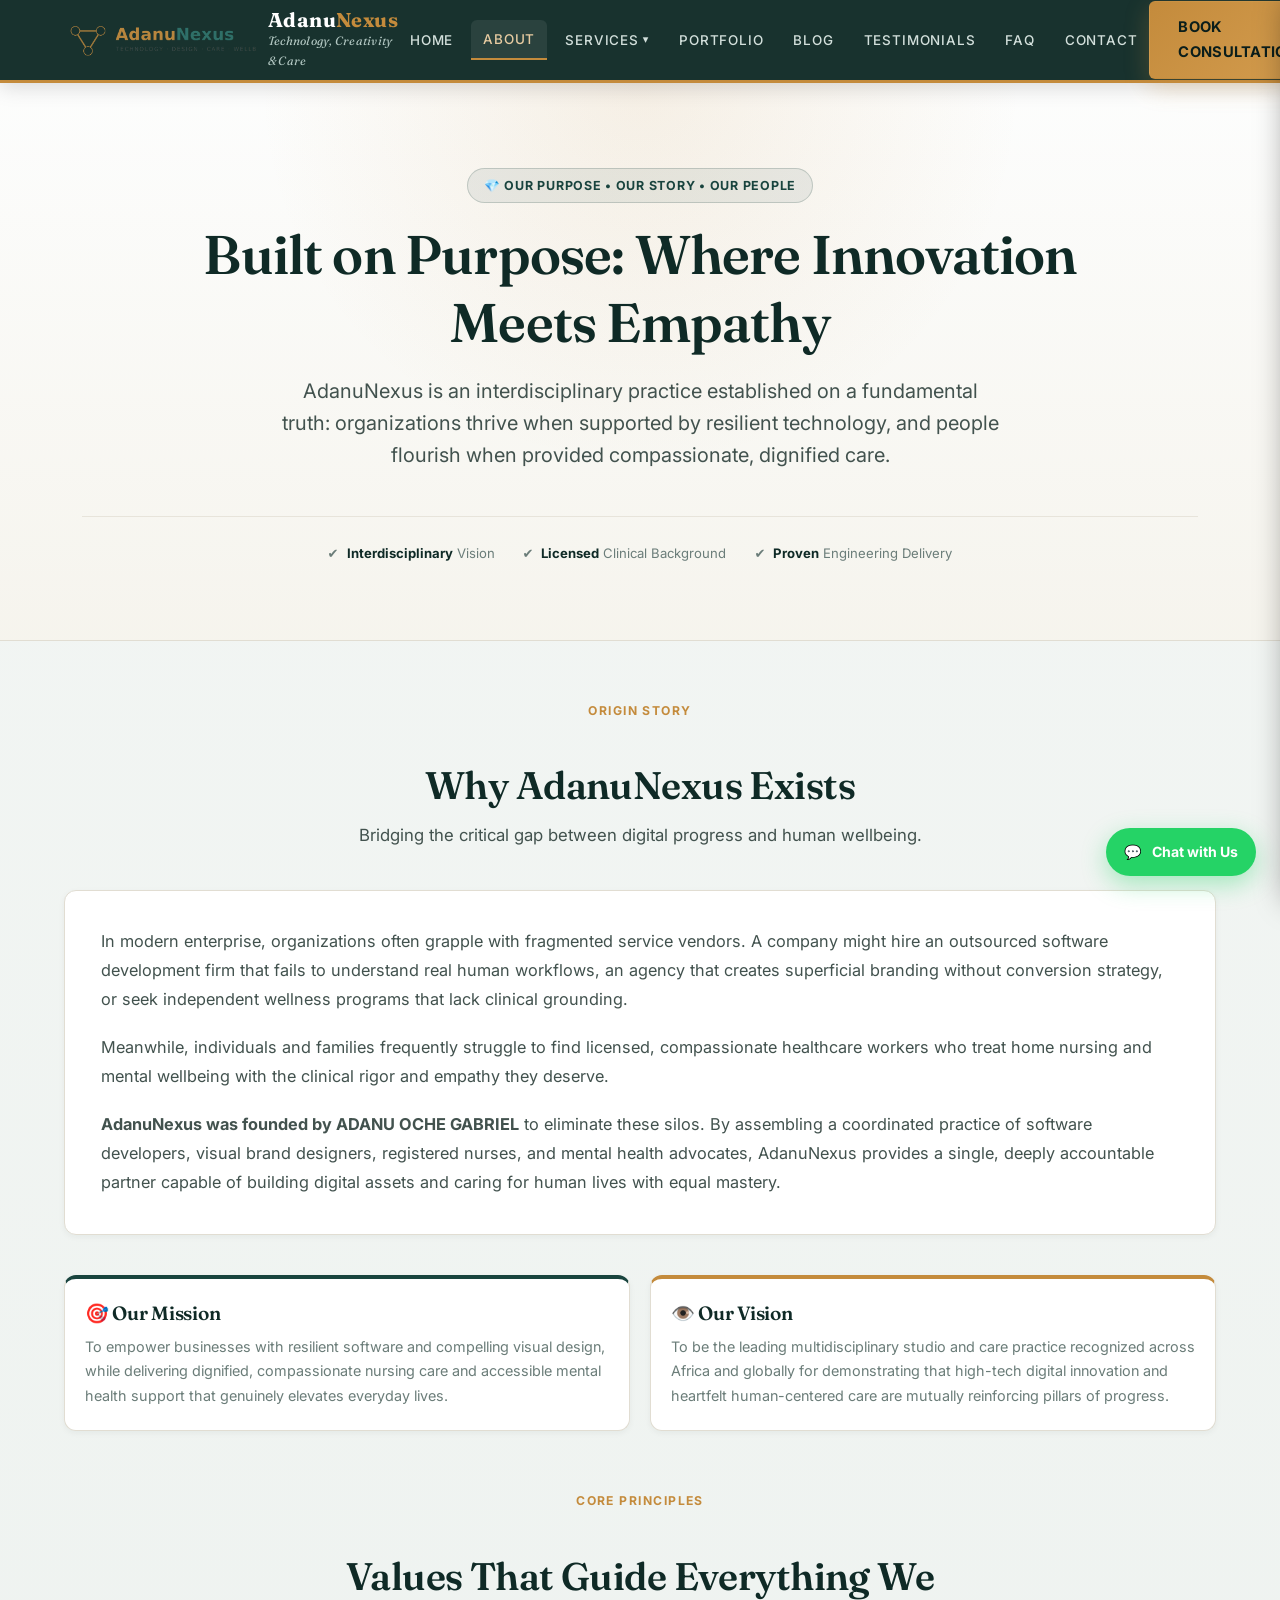
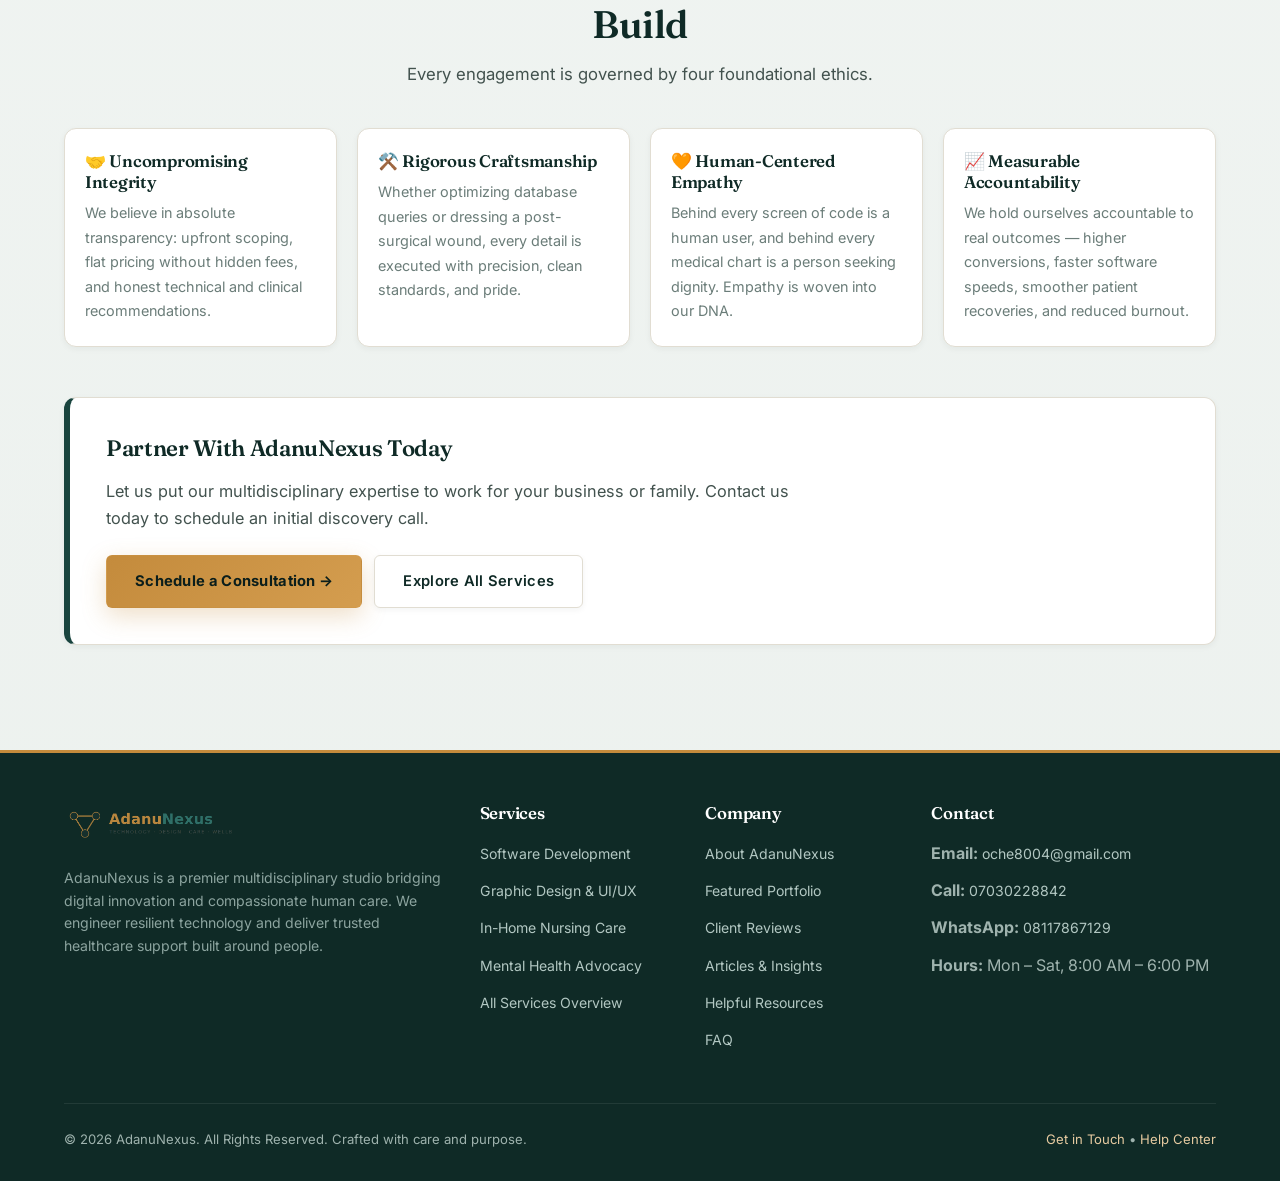
==== commit 8d65495c: "feat: add official WhatsApp (08117867129) and call (07030228842) contact numbers across all pages" ====
--- a/about.html
+++ b/about.html
@@ -265,9 +265,9 @@
           <h5>Contact</h5>
           <ul>
             <li><strong>Email:</strong> <a href="mailto:oche8004@gmail.com">oche8004@gmail.com</a></li>
-            <li><strong>Support:</strong> <a href="contact.html">Online Inquiry Form</a></li>
-            <li><strong>Availability:</strong> Mon &ndash; Sat, 8:00 AM &ndash; 6:00 PM</li>
-            <li><strong>Consultation:</strong> Confidential &amp; Free 20-min Call</li>
+            <li><strong>Call:</strong> <a href="tel:+2347030228842">07030228842</a></li>
+            <li><strong>WhatsApp:</strong> <a href="https://wa.me/2348117867129" target="_blank" rel="noopener noreferrer">08117867129</a></li>
+            <li><strong>Hours:</strong> Mon &ndash; Sat, 8:00 AM &ndash; 6:00 PM</li>
           </ul>
         </div>
       </div>
@@ -280,7 +280,7 @@
   </footer>
 
   <!-- Floating WhatsApp Quick-Chat Button -->
-  <a href="https://wa.me/2348000000000" target="_blank" rel="noopener noreferrer" class="floating-whatsapp" aria-label="Chat on WhatsApp">
+  <a href="https://wa.me/2348117867129" target="_blank" rel="noopener noreferrer" class="floating-whatsapp" aria-label="Chat on WhatsApp">
     <span>&#128172;</span>
     <span class="whatsapp-label">Chat with Us</span>
   </a>
